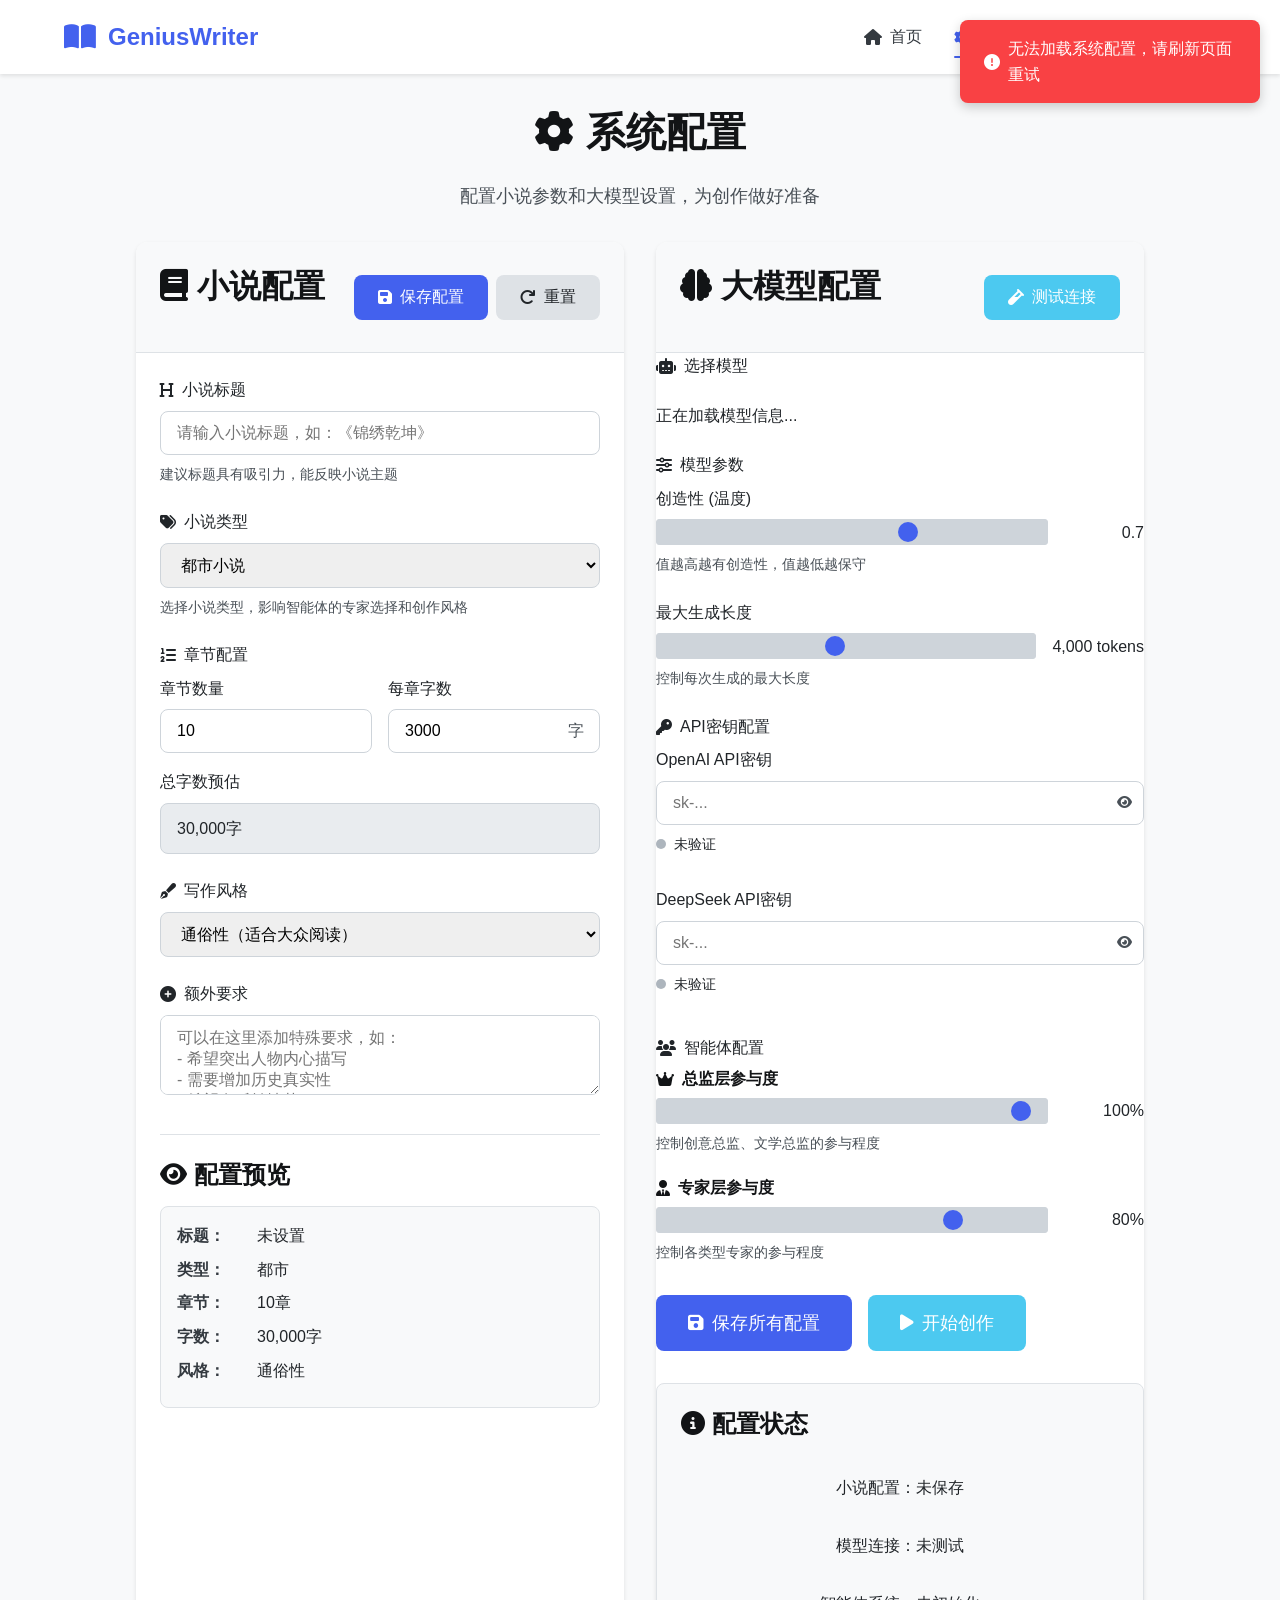
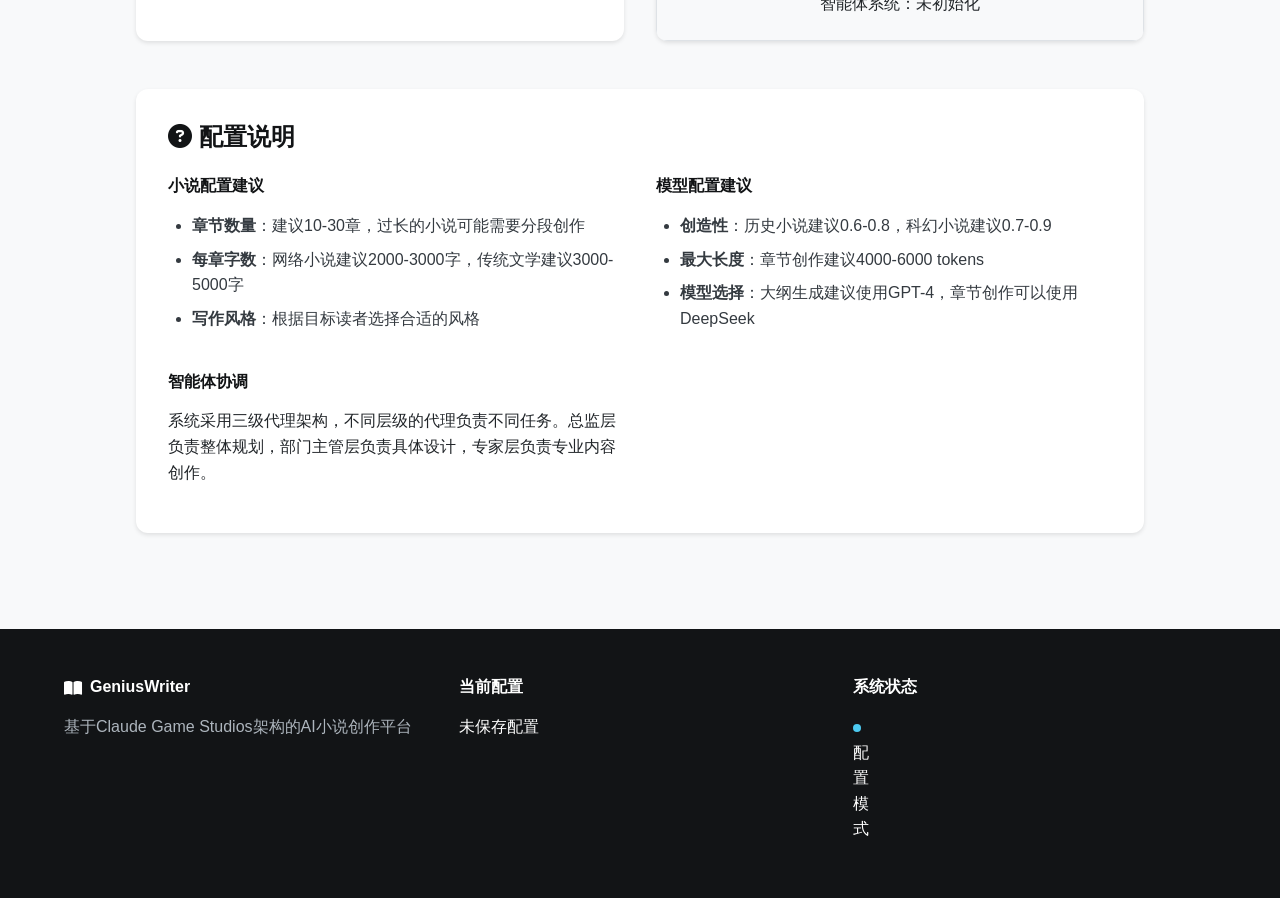
==== templates/config.html @ a7e3f140 "Initial commit: GeniusWriter AI小说创作系统 v1.0.0 Complete three-tier agent architecture with 15 agents D" ====
<!DOCTYPE html>
<html lang="zh-CN">
<head>
    <meta charset="UTF-8">
    <meta name="viewport" content="width=device-width, initial-scale=1.0">
    <title>配置 - GeniusWriter</title>
    <link rel="stylesheet" href="/static/css/style.css">
    <link rel="stylesheet" href="https://cdnjs.cloudflare.com/ajax/libs/font-awesome/6.4.0/css/all.min.css">
</head>
<body>
    <!-- 导航栏 -->
    <nav class="navbar">
        <div class="container">
            <a href="/" class="logo">
                <i class="fas fa-book-open"></i>
                <span>GeniusWriter</span>
            </a>
            <div class="nav-links">
                <a href="/"><i class="fas fa-home"></i> 首页</a>
                <a href="/config" class="active"><i class="fas fa-cog"></i> 配置</a>
                <a href="/writing"><i class="fas fa-pen"></i> 创作</a>
                <a href="#" id="back-to-home"><i class="fas fa-arrow-left"></i> 返回首页</a>
            </div>
        </div>
    </nav>

    <main class="container config-container">
        <div class="config-header">
            <h1><i class="fas fa-cog"></i> 系统配置</h1>
            <p class="subtitle">配置小说参数和大模型设置，为创作做好准备</p>
        </div>

        <div class="config-grid">
            <!-- 左侧：小说配置 -->
            <div class="config-section">
                <div class="section-header">
                    <h2><i class="fas fa-book"></i> 小说配置</h2>
                    <div class="section-actions">
                        <button id="save-novel-config" class="btn btn-primary">
                            <i class="fas fa-save"></i> 保存配置
                        </button>
                        <button id="reset-novel-config" class="btn btn-secondary">
                            <i class="fas fa-redo"></i> 重置
                        </button>
                    </div>
                </div>

                <div class="config-form">
                    <!-- 基本信息 -->
                    <div class="form-group">
                        <label for="novel-title"><i class="fas fa-heading"></i> 小说标题</label>
                        <input type="text" id="novel-title" placeholder="请输入小说标题，如：《锦绣乾坤》">
                        <small class="form-help">建议标题具有吸引力，能反映小说主题</small>
                    </div>

                    <!-- 小说类型 -->
                    <div class="form-group">
                        <label for="novel-genre"><i class="fas fa-tags"></i> 小说类型</label>
                        <select id="novel-genre">
                            <option value="历史">历史小说</option>
                            <option value="科幻">科幻小说</option>
                            <option value="奇幻">奇幻小说</option>
                            <option value="都市" selected>都市小说</option>
                            <option value="悬疑">悬疑小说</option>
                            <option value="武侠">武侠小说</option>
                            <option value="言情">言情小说</option>
                            <option value="军事">军事小说</option>
                            <option value="玄幻">玄幻小说</option>
                            <option value="轻小说">轻小说</option>
                        </select>
                        <small class="form-help">选择小说类型，影响智能体的专家选择和创作风格</small>
                    </div>

                    <!-- 章节配置 -->
                    <div class="form-group">
                        <label><i class="fas fa-list-ol"></i> 章节配置</label>
                        <div class="form-row">
                            <div class="form-col">
                                <label for="chapters-count">章节数量</label>
                                <input type="number" id="chapters-count" value="10" min="1" max="100">
                            </div>
                            <div class="form-col">
                                <label for="words-per-chapter">每章字数</label>
                                <div class="input-with-unit">
                                    <input type="number" id="words-per-chapter" value="3000" min="500" max="10000">
                                    <span class="unit">字</span>
                                </div>
                            </div>
                        </div>
                        <div class="form-row">
                            <div class="form-col">
                                <label for="total-words">总字数预估</label>
                                <div class="readonly-field" id="total-words">30,000字</div>
                            </div>
                        </div>
                    </div>

                    <!-- 写作风格 -->
                    <div class="form-group">
                        <label for="writing-style"><i class="fas fa-pen-fancy"></i> 写作风格</label>
                        <select id="writing-style">
                            <option value="文学性">文学性（偏传统文学）</option>
                            <option value="通俗性" selected>通俗性（适合大众阅读）</option>
                            <option value="网络文学">网络文学风格</option>
                            <option value="传统文学">传统文学风格</option>
                            <option value="轻小说风">轻小说风格</option>
                        </select>
                    </div>

                    <!-- 额外要求 -->
                    <div class="form-group">
                        <label for="additional-info"><i class="fas fa-plus-circle"></i> 额外要求</label>
                        <textarea id="additional-info" rows="3" placeholder="可以在这里添加特殊要求，如：
- 希望突出人物内心描写
- 需要增加历史真实性
- 希望有反转情节
- 其他特殊要求"></textarea>
                    </div>

                    <!-- 预览区域 -->
                    <div class="preview-section">
                        <h3><i class="fas fa-eye"></i> 配置预览</h3>
                        <div class="preview-card">
                            <div class="preview-content">
                                <div><strong>标题：</strong><span id="preview-title">未设置</span></div>
                                <div><strong>类型：</strong><span id="preview-genre">都市</span></div>
                                <div><strong>章节：</strong><span id="preview-chapters">10章</span></div>
                                <div><strong>字数：</strong><span id="preview-words">30,000字</span></div>
                                <div><strong>风格：</strong><span id="preview-style">通俗性</span></div>
                            </div>
                        </div>
                    </div>
                </div>
            </div>

            <!-- 右侧：模型配置 -->
            <div class="config-section">
                <div class="section-header">
                    <h2><i class="fas fa-brain"></i> 大模型配置</h2>
                    <div class="section-actions">
                        <button id="test-models" class="btn btn-success">
                            <i class="fas fa-vial"></i> 测试连接
                        </button>
                    </div>
                </div>

                <!-- 模型选择 -->
                <div class="form-group">
                    <label><i class="fas fa-robot"></i> 选择模型</label>
                    <div class="model-selection" id="model-selection">
                        <!-- 通过JS动态加载可用模型 -->
                    </div>
                    <div class="model-status" id="model-status">
                        正在加载模型信息...
                    </div>
                </div>

                <!-- 模型参数 -->
                <div class="form-group">
                    <label><i class="fas fa-sliders-h"></i> 模型参数</label>
                    
                    <div class="param-slider">
                        <label for="temperature">创造性 (温度)</label>
                        <div class="slider-container">
                            <input type="range" id="temperature" min="0.1" max="1.0" step="0.1" value="0.7">
                            <span class="slider-value" id="temperature-value">0.7</span>
                        </div>
                        <small class="form-help">值越高越有创造性，值越低越保守</small>
                    </div>

                    <div class="param-slider">
                        <label for="max-tokens">最大生成长度</label>
                        <div class="slider-container">
                            <input type="range" id="max-tokens" min="500" max="8000" step="500" value="4000">
                            <span class="slider-value" id="max-tokens-value">4,000 tokens</span>
                        </div>
                        <small class="form-help">控制每次生成的最大长度</small>
                    </div>
                </div>

                <!-- API密钥配置 -->
                <div class="form-group">
                    <label><i class="fas fa-key"></i> API密钥配置</label>
                    <div class="api-keys">
                        <div class="api-key-item">
                            <label for="openai-key">OpenAI API密钥</label>
                            <div class="input-with-action">
                                <input type="password" id="openai-key" placeholder="sk-...">
                                <button class="btn-icon" data-action="toggle-visibility" data-target="openai-key">
                                    <i class="fas fa-eye"></i>
                                </button>
                            </div>
                            <div class="api-key-status">
                                <span class="status-indicator unknown" id="openai-status"></span>
                                <span id="openai-status-text">未验证</span>
                            </div>
                        </div>
                        
                        <div class="api-key-item">
                            <label for="deepseek-key">DeepSeek API密钥</label>
                            <div class="input-with-action">
                                <input type="password" id="deepseek-key" placeholder="sk-...">
                                <button class="btn-icon" data-action="toggle-visibility" data-target="deepseek-key">
                                    <i class="fas fa-eye"></i>
                                </button>
                            </div>
                            <div class="api-key-status">
                                <span class="status-indicator unknown" id="deepseek-status"></span>
                                <span id="deepseek-status-text">未验证</span>
                            </div>
                        </div>
                    </div>
                </div>

                <!-- 智能体配置 -->
                <div class="form-group">
                    <label><i class="fas fa-users"></i> 智能体配置</label>
                    <div class="agent-config">
                        <div class="agent-tier-config">
                            <h4><i class="fas fa-crown"></i> 总监层参与度</h4>
                            <div class="slider-container">
                                <input type="range" id="tier1-involvement" min="0" max="100" value="100">
                                <span class="slider-value" id="tier1-value">100%</span>
                            </div>
                            <small class="form-help">控制创意总监、文学总监的参与程度</small>
                        </div>
                        
                        <div class="agent-tier-config">
                            <h4><i class="fas fa-user-tie"></i> 专家层参与度</h4>
                            <div class="slider-container">
                                <input type="range" id="tier3-involvement" min="0" max="100" value="80">
                                <span class="slider-value" id="tier3-value">80%</span>
                            </div>
                            <small class="form-help">控制各类型专家的参与程度</small>
                        </div>
                    </div>
                </div>

                <!-- 保存和开始按钮 -->
                <div class="action-buttons">
                    <button id="save-all-config" class="btn btn-primary btn-large">
                        <i class="fas fa-save"></i> 保存所有配置
                    </button>
                    <button id="start-creation" class="btn btn-success btn-large">
                        <i class="fas fa-play"></i> 开始创作
                    </button>
                </div>

                <!-- 配置状态 -->
                <div class="config-status">
                    <h3><i class="fas fa-info-circle"></i> 配置状态</h3>
                    <div class="status-list">
                        <div class="status-item">
                            <span class="status-dot unknown"></span>
                            <span>小说配置：未保存</span>
                        </div>
                        <div class="status-item">
                            <span class="status-dot unknown"></span>
                            <span>模型连接：未测试</span>
                        </div>
                        <div class="status-item">
                            <span class="status-dot unknown"></span>
                            <span>智能体系统：未初始化</span>
                        </div>
                    </div>
                </div>
            </div>
        </div>

        <!-- 配置说明 -->
        <div class="config-help">
            <h3><i class="fas fa-question-circle"></i> 配置说明</h3>
            <div class="help-content">
                <div class="help-item">
                    <h4>小说配置建议</h4>
                    <ul>
                        <li><strong>章节数量</strong>：建议10-30章，过长的小说可能需要分段创作</li>
                        <li><strong>每章字数</strong>：网络小说建议2000-3000字，传统文学建议3000-5000字</li>
                        <li><strong>写作风格</strong>：根据目标读者选择合适的风格</li>
                    </ul>
                </div>
                <div class="help-item">
                    <h4>模型配置建议</h4>
                    <ul>
                        <li><strong>创造性</strong>：历史小说建议0.6-0.8，科幻小说建议0.7-0.9</li>
                        <li><strong>最大长度</strong>：章节创作建议4000-6000 tokens</li>
                        <li><strong>模型选择</strong>：大纲生成建议使用GPT-4，章节创作可以使用DeepSeek</li>
                    </ul>
                </div>
                <div class="help-item">
                    <h4>智能体协调</h4>
                    <p>系统采用三级代理架构，不同层级的代理负责不同任务。总监层负责整体规划，部门主管层负责具体设计，专家层负责专业内容创作。</p>
                </div>
            </div>
        </div>
    </main>

    <!-- 页脚 -->
    <footer class="footer">
        <div class="container">
            <div class="footer-content">
                <div class="footer-section">
                    <h4><i class="fas fa-book-open"></i> GeniusWriter</h4>
                    <p>基于Claude Game Studios架构的AI小说创作平台</p>
                </div>
                <div class="footer-section">
                    <h4>当前配置</h4>
                    <div id="current-config-summary">
                        未保存配置
                    </div>
                </div>
                <div class="footer-section">
                    <h4>系统状态</h4>
                    <div class="status-indicator">
                        <span class="status-dot active"></span>
                        <span>配置模式</span>
                    </div>
                </div>
            </div>
        </div>
    </footer>

    <!-- JavaScript -->
    <script src="/static/js/app.js"></script>
    <script src="/static/js/config.js"></script>
</body>
</html>
---- static/css/style.css ----
/* GeniusWriter 主样式表 */
/* 基于Claude Game Studios风格的现代化设计 */

:root {
    /* 主色调 */
    --primary-color: #4361ee;
    --primary-dark: #3a56d4;
    --primary-light: #4895ef;
    --secondary-color: #7209b7;
    --accent-color: #f72585;
    
    /* 中性色 */
    --gray-50: #f8f9fa;
    --gray-100: #e9ecef;
    --gray-200: #dee2e6;
    --gray-300: #ced4da;
    --gray-400: #adb5bd;
    --gray-500: #6c757d;
    --gray-600: #495057;
    --gray-700: #343a40;
    --gray-800: #212529;
    --gray-900: #121416;
    
    /* 功能色 */
    --success-color: #4cc9f0;
    --warning-color: #f8961e;
    --danger-color: #f94144;
    --info-color: #4361ee;
    
    /* 字体 */
    --font-family: 'Segoe UI', 'SF Pro Display', -apple-system, BlinkMacSystemFont, sans-serif;
    --font-family-mono: 'SF Mono', 'Cascadia Code', 'Consolas', monospace;
    
    /* 布局 */
    --container-width: 1200px;
    --border-radius: 12px;
    --border-radius-sm: 8px;
    --shadow-sm: 0 2px 4px rgba(0,0,0,0.1);
    --shadow-md: 0 4px 12px rgba(0,0,0,0.15);
    --shadow-lg: 0 8px 24px rgba(0,0,0,0.2);
    
    /* 过渡 */
    --transition-fast: 150ms ease;
    --transition-normal: 250ms ease;
    --transition-slow: 350ms ease;
}

/* 重置和基础样式 */
* {
    margin: 0;
    padding: 0;
    box-sizing: border-box;
}

html {
    font-size: 16px;
    scroll-behavior: smooth;
}

body {
    font-family: var(--font-family);
    line-height: 1.6;
    color: var(--gray-800);
    background-color: var(--gray-50);
    min-height: 100vh;
    display: flex;
    flex-direction: column;
}

.container {
    max-width: var(--container-width);
    margin: 0 auto;
    padding: 0 1.5rem;
}

/* 排版 */
h1, h2, h3, h4, h5, h6 {
    font-weight: 600;
    line-height: 1.3;
    margin-bottom: 1rem;
    color: var(--gray-900);
}

h1 {
    font-size: 2.5rem;
    margin-bottom: 1.5rem;
}

h2 {
    font-size: 2rem;
    margin-bottom: 1.25rem;
}

h3 {
    font-size: 1.5rem;
    margin-bottom: 1rem;
}

p {
    margin-bottom: 1rem;
}

a {
    color: var(--primary-color);
    text-decoration: none;
    transition: color var(--transition-fast);
}

a:hover {
    color: var(--primary-dark);
}

/* 按钮 */
.btn {
    display: inline-flex;
    align-items: center;
    justify-content: center;
    gap: 0.5rem;
    padding: 0.75rem 1.5rem;
    border: none;
    border-radius: var(--border-radius-sm);
    font-family: var(--font-family);
    font-size: 1rem;
    font-weight: 500;
    cursor: pointer;
    transition: all var(--transition-normal);
    white-space: nowrap;
}

.btn:hover {
    transform: translateY(-2px);
    box-shadow: var(--shadow-md);
}

.btn:active {
    transform: translateY(0);
}

.btn-primary {
    background-color: var(--primary-color);
    color: white;
}

.btn-primary:hover {
    background-color: var(--primary-dark);
}

.btn-secondary {
    background-color: var(--gray-200);
    color: var(--gray-800);
}

.btn-secondary:hover {
    background-color: var(--gray-300);
}

.btn-success {
    background-color: var(--success-color);
    color: white;
}

.btn-warning {
    background-color: var(--warning-color);
    color: white;
}

.btn-danger {
    background-color: var(--danger-color);
    color: white;
}

.btn-large {
    padding: 1rem 2rem;
    font-size: 1.125rem;
}

.btn-small {
    padding: 0.5rem 1rem;
    font-size: 0.875rem;
}

.btn-icon {
    padding: 0.5rem;
    border-radius: 50%;
    background: none;
    border: none;
    cursor: pointer;
    color: var(--gray-600);
    transition: all var(--transition-fast);
}

.btn-icon:hover {
    background-color: var(--gray-100);
    color: var(--primary-color);
}

/* 导航栏 */
.navbar {
    background-color: white;
    box-shadow: var(--shadow-sm);
    position: sticky;
    top: 0;
    z-index: 1000;
}

.navbar .container {
    display: flex;
    align-items: center;
    justify-content: space-between;
    padding: 1rem 1.5rem;
}

.logo {
    display: flex;
    align-items: center;
    gap: 0.75rem;
    font-size: 1.5rem;
    font-weight: 700;
    color: var(--primary-color);
}

.logo i {
    font-size: 1.75rem;
}

.nav-links {
    display: flex;
    gap: 2rem;
    align-items: center;
}

.nav-links a {
    display: flex;
    align-items: center;
    gap: 0.5rem;
    color: var(--gray-700);
    padding: 0.5rem 0;
    position: relative;
}

.nav-links a:hover {
    color: var(--primary-color);
}

.nav-links a.active {
    color: var(--primary-color);
    font-weight: 500;
}

.nav-links a.active::after {
    content: '';
    position: absolute;
    bottom: 0;
    left: 0;
    right: 0;
    height: 2px;
    background-color: var(--primary-color);
    border-radius: 1px;
}

/* 智能体面板 */
.agent-panel {
    position: fixed;
    top: 0;
    right: 0;
    width: 400px;
    height: 100vh;
    background-color: white;
    box-shadow: var(--shadow-lg);
    z-index: 1001;
    display: flex;
    flex-direction: column;
    transform: translateX(100%);
    transition: transform var(--transition-normal);
}

.agent-panel:not(.hidden) {
    transform: translateX(0);
}

.panel-header {
    display: flex;
    align-items: center;
    justify-content: space-between;
    padding: 1.5rem;
    border-bottom: 1px solid var(--gray-200);
}

.panel-content {
    flex: 1;
    overflow-y: auto;
    padding: 1.5rem;
}

.agent-tier {
    margin-bottom: 2rem;
}

.agent-tier h4 {
    display: flex;
    align-items: center;
    gap: 0.5rem;
    margin-bottom: 1rem;
    color: var(--gray-700);
}

.agent-cards {
    display: grid;
    gap: 1rem;
}

.agent-card {
    background-color: var(--gray-50);
    border-radius: var(--border-radius-sm);
    padding: 1rem;
    border: 1px solid var(--gray-200);
    transition: all var(--transition-fast);
}

.agent-card:hover {
    border-color: var(--primary-color);
    box-shadow: var(--shadow-sm);
}

.agent-card h5 {
    display: flex;
    align-items: center;
    gap: 0.5rem;
    margin-bottom: 0.5rem;
    color: var(--gray-900);
}

.agent-card p {
    font-size: 0.875rem;
    color: var(--gray-600);
    margin-bottom: 0;
}

.close-btn {
    background: none;
    border: none;
    font-size: 1.25rem;
    cursor: pointer;
    color: var(--gray-600);
    padding: 0.25rem;
    border-radius: 50%;
}

.close-btn:hover {
    background-color: var(--gray-100);
    color: var(--gray-800);
}

/* 主要内容区域 */
main {
    flex: 1;
    padding: 2rem 0;
}

/* 英雄区域 */
.hero {
    display: grid;
    grid-template-columns: 1fr 1fr;
    gap: 3rem;
    align-items: center;
    margin-bottom: 4rem;
}

.hero-content h1 {
    display: flex;
    align-items: center;
    gap: 1rem;
    margin-bottom: 1.5rem;
}

.hero-description {
    font-size: 1.125rem;
    color: var(--gray-700);
    margin-bottom: 2rem;
}

.hero-stats {
    display: flex;
    gap: 2rem;
    margin-bottom: 2rem;
}

.stat-card {
    text-align: center;
    padding: 1.5rem;
    background-color: white;
    border-radius: var(--border-radius);
    box-shadow: var(--shadow-sm);
    min-width: 120px;
}

.stat-card i {
    font-size: 2rem;
    color: var(--primary-color);
    margin-bottom: 1rem;
}

.stat-number {
    font-size: 2rem;
    font-weight: 700;
    color: var(--gray-900);
    margin-bottom: 0.5rem;
}

.stat-label {
    font-size: 0.875rem;
    color: var(--gray-600);
}

.hero-actions {
    display: flex;
    gap: 1rem;
}

.hero-image {
    display: flex;
    justify-content: center;
    align-items: center;
}

.illustration {
    position: relative;
    width: 300px;
    height: 300px;
    background: linear-gradient(135deg, var(--primary-light), var(--secondary-color));
    border-radius: 50%;
    display: flex;
    justify-content: center;
    align-items: center;
}

.illustration i {
    position: absolute;
    font-size: 4rem;
    color: white;
    opacity: 0.8;
}

.illustration i:nth-child(1) {
    top: 20%;
    left: 20%;
}

.illustration i:nth-child(2) {
    top: 50%;
    right: 20%;
}

.illustration i:nth-child(3) {
    bottom: 20%;
    left: 50%;
    transform: translateX(-50%);
}

/* 功能区域 */
.features {
    margin-bottom: 4rem;
}

.features h2 {
    text-align: center;
    margin-bottom: 3rem;
}

.feature-grid {
    display: grid;
    grid-template-columns: repeat(auto-fit, minmax(300px, 1fr));
    gap: 2rem;
}

.feature-card {
    background-color: white;
    padding: 2rem;
    border-radius: var(--border-radius);
    box-shadow: var(--shadow-sm);
    transition: all var(--transition-normal);
}

.feature-card:hover {
    transform: translateY(-4px);
    box-shadow: var(--shadow-md);
}

.feature-icon {
    width: 60px;
    height: 60px;
    background: linear-gradient(135deg, var(--primary-color), var(--primary-light));
    border-radius: 50%;
    display: flex;
    align-items: center;
    justify-content: center;
    margin-bottom: 1.5rem;
}

.feature-icon i {
    font-size: 1.75rem;
    color: white;
}

.feature-card h3 {
    margin-bottom: 1rem;
    color: var(--gray-900);
}

.feature-card p {
    color: var(--gray-700);
    margin-bottom: 0;
}

/* 工作流程 */
.workflow {
    margin-bottom: 4rem;
}

.workflow h2 {
    text-align: center;
    margin-bottom: 3rem;
}

.workflow-steps {
    display: flex;
    align-items: center;
    justify-content: center;
    gap: 2rem;
    flex-wrap: wrap;
}

.step {
    display: flex;
    flex-direction: column;
    align-items: center;
    text-align: center;
    flex: 1;
    min-width: 150px;
}

.step-number {
    width: 60px;
    height: 60px;
    background-color: var(--primary-color);
    color: white;
    border-radius: 50%;
    display: flex;
    align-items: center;
    justify-content: center;
    font-size: 1.5rem;
    font-weight: 700;
    margin-bottom: 1rem;
}

.step-content h3 {
    margin-bottom: 0.5rem;
    color: var(--gray-900);
}

.step-content p {
    color: var(--gray-600);
    font-size: 0.875rem;
    margin-bottom: 0;
}

.step-arrow {
    color: var(--gray-400);
    font-size: 1.5rem;
}

/* 快速开始 */
.quick-start {
    margin-bottom: 4rem;
}

.quick-start h2 {
    text-align: center;
    margin-bottom: 3rem;
}

.quick-start-content {
    display: grid;
    grid-template-columns: 2fr 1fr;
    gap: 3rem;
    align-items: start;
}

.instructions {
    display: flex;
    flex-direction: column;
    gap: 2rem;
}

.instruction {
    display: flex;
    gap: 1.5rem;
    align-items: flex-start;
}

.instruction-icon {
    width: 50px;
    height: 50px;
    background-color: var(--gray-100);
    border-radius: 50%;
    display: flex;
    align-items: center;
    justify-content: center;
    flex-shrink: 0;
}

.instruction-icon i {
    font-size: 1.25rem;
    color: var(--primary-color);
}

.instruction-text h4 {
    margin-bottom: 0.5rem;
    color: var(--gray-900);
}

.instruction-text p {
    color: var(--gray-700);
    margin-bottom: 0;
}

.cta-box {
    background: linear-gradient(135deg, var(--primary-color), var(--secondary-color));
    padding: 2rem;
    border-radius: var(--border-radius);
    color: white;
    text-align: center;
}

.cta-box h3 {
    color: white;
    margin-bottom: 1rem;
}

.cta-box p {
    margin-bottom: 1.5rem;
    opacity: 0.9;
}

.cta-box .btn {
    background-color: white;
    color: var(--primary-color);
}

.cta-box .btn:hover {
    background-color: var(--gray-100);
}

/* 配置页面 */
.config-container {
    padding: 2rem 0;
}

.config-header {
    margin-bottom: 2rem;
    text-align: center;
}

.config-header .subtitle {
    color: var(--gray-600);
    font-size: 1.125rem;
}

.config-grid {
    display: grid;
    grid-template-columns: 1fr 1fr;
    gap: 2rem;
    margin-bottom: 3rem;
}

.config-section {
    background-color: white;
    border-radius: var(--border-radius);
    box-shadow: var(--shadow-sm);
    overflow: hidden;
}

.section-header {
    display: flex;
    align-items: center;
    justify-content: space-between;
    padding: 1.5rem;
    background-color: var(--gray-50);
    border-bottom: 1px solid var(--gray-200);
}

.section-actions {
    display: flex;
    gap: 0.5rem;
}

.config-form {
    padding: 1.5rem;
}

.form-group {
    margin-bottom: 1.5rem;
}

.form-group label {
    display: block;
    margin-bottom: 0.5rem;
    font-weight: 500;
    color: var(--gray-800);
    display: flex;
    align-items: center;
    gap: 0.5rem;
}

.form-group input,
.form-group select,
.form-group textarea {
    width: 100%;
    padding: 0.75rem 1rem;
    border: 1px solid var(--gray-300);
    border-radius: var(--border-radius-sm);
    font-family: var(--font-family);
    font-size: 1rem;
    transition: all var(--transition-fast);
}

.form-group input:focus,
.form-group select:focus,
.form-group textarea:focus {
    outline: none;
    border-color: var(--primary-color);
    box-shadow: 0 0 0 3px rgba(67, 97, 238, 0.1);
}

.form-help {
    display: block;
    margin-top: 0.5rem;
    font-size: 0.875rem;
    color: var(--gray-600);
}

.form-row {
    display: flex;
    gap: 1rem;
    margin-bottom: 1rem;
}

.form-col {
    flex: 1;
}

.input-with-unit {
    position: relative;
}

.input-with-unit input {
    padding-right: 3rem;
}

.input-with-unit .unit {
    position: absolute;
    right: 1rem;
    top: 50%;
    transform: translateY(-50%);
    color: var(--gray-600);
}

.readonly-field {
    padding: 0.75rem 1rem;
    background-color: var(--gray-100);
    border: 1px solid var(--gray-300);
    border-radius: var(--border-radius-sm);
    color: var(--gray-800);
}

.preview-section {
    margin-top: 2rem;
    padding-top: 1.5rem;
    border-top: 1px solid var(--gray-200);
}

.preview-card {
    background-color: var(--gray-50);
    padding: 1rem;
    border-radius: var(--border-radius-sm);
    border: 1px solid var(--gray-200);
}

.preview-content div {
    margin-bottom: 0.5rem;
}

.preview-content strong {
    display: inline-block;
    min-width: 80px;
    color: var(--gray-700);
}

.model-selection {
    display: flex;
    gap: 1rem;
    margin-bottom: 1rem;
}

.model-option {
    flex: 1;
    padding: 1rem;
    background-color: var(--gray-100);
    border: 2px solid var(--gray-200);
    border-radius: var(--border-radius-sm);
    text-align: center;
    cursor: pointer;
    transition: all var(--transition-fast);
}

.model-option:hover {
    border-color: var(--primary-light);
}

.model-option.selected {
    border-color: var(--primary-color);
    background-color: rgba(67, 97, 238, 0.1);
}

.model-option i {
    font-size: 1.5rem;
    margin-bottom: 0.5rem;
    color: var(--gray-700);
}

.model-option.selected i {
    color: var(--primary-color);
}

.param-slider {
    margin-bottom: 1.5rem;
}

.slider-container {
    display: flex;
    align-items: center;
    gap: 1rem;
    margin-bottom: 0.5rem;
}

.slider-container input[type="range"] {
    flex: 1;
    height: 6px;
    -webkit-appearance: none;
    background: var(--gray-300);
    border-radius: 3px;
    outline: none;
}

.slider-container input[type="range"]::-webkit-slider-thumb {
    -webkit-appearance: none;
    width: 20px;
    height: 20px;
    background-color: var(--primary-color);
    border-radius: 50%;
    cursor: pointer;
}

.slider-value {
    min-width: 80px;
    text-align: right;
    font-weight: 500;
    color: var(--gray-800);
}

.api-keys {
    display: flex;
    flex-direction: column;
    gap: 1rem;
}

.api-key-item {
    margin-bottom: 1rem;
}

.input-with-action {
    position: relative;
    display: flex;
    align-items: center;
}

.input-with-action input {
    flex: 1;
    padding-right: 3rem;
}

.input-with-action button {
    position: absolute;
    right: 0.5rem;
    background: none;
    border: none;
    color: var(--gray-600);
    cursor: pointer;
    padding: 0.25rem;
}

.api-key-status {
    display: flex;
    align-items: center;
    gap: 0.5rem;
    margin-top: 0.5rem;
    font-size: 0.875rem;
}

.status-indicator {
    width: 10px;
    height: 10px;
    border-radius: 50%;
    display: inline-block;
}

.status-indicator.unknown {
    background-color: var(--gray-400);
}

.status-indicator.success {
    background-color: var(--success-color);
}

.status-indicator.error {
    background-color: var(--danger-color);
}

.agent-config {
    display: flex;
    flex-direction: column;
    gap: 1.5rem;
}

.agent-tier-config h4 {
    display: flex;
    align-items: center;
    gap: 0.5rem;
    margin-bottom: 0.5rem;
    font-size: 1rem;
}

.action-buttons {
    display: flex;
    gap: 1rem;
    margin: 2rem 0;
}

.config-status {
    background-color: var(--gray-50);
    padding: 1.5rem;
    border-radius: var(--border-radius-sm);
    border: 1px solid var(--gray-200);
}

.status-list {
    display: flex;
    flex-direction: column;
    gap: 0.75rem;
}

.status-item {
    display: flex;
    align-items: center;
    gap: 0.75rem;
}

.config-help {
    background-color: white;
    padding: 2rem;
    border-radius: var(--border-radius);
    box-shadow: var(--shadow-sm);
}

.help-content {
    display: grid;
    grid-template-columns: repeat(auto-fit, minmax(300px, 1fr));
    gap: 2rem;
    margin-top: 1.5rem;
}

.help-item ul {
    padding-left: 1.5rem;
    margin-top: 0.5rem;
}

.help-item li {
    margin-bottom: 0.5rem;
    color: var(--gray-700);
}

/* 创作页面 */
.writing-container {
    padding: 2rem 0;
}

.writing-controls {
    background-color: white;
    border-radius: var(--border-radius);
    box-shadow: var(--shadow-sm);
    margin-bottom: 2rem;
    overflow: hidden;
}

.controls-header {
    display: flex;
    align-items: center;
    justify-content: space-between;
    padding: 1.5rem;
    background-color: var(--gray-50);
    border-bottom: 1px solid var(--gray-200);
}

.controls-actions {
    display: flex;
    gap: 0.5rem;
}

.creation-status {
    padding: 1.5rem;
}

.status-overview {
    display: grid;
    grid-template-columns: repeat(auto-fit, minmax(200px, 1fr));
    gap: 1rem;
    margin-bottom: 1rem;
}

.status-item {
    display: flex;
    flex-direction: column;
}

.status-label {
    font-size: 0.875rem;
    color: var(--gray-600);
    margin-bottom: 0.25rem;
}

.status-value {
    font-weight: 500;
    color: var(--gray-900);
}

.progress-bar-container {
    margin-top: 1rem;
}

.progress-bar {
    height: 10px;
    background-color: var(--gray-200);
    border-radius: 5px;
    overflow: hidden;
}

.progress-fill {
    height: 100%;
    background: linear-gradient(90deg, var(--primary-color), var(--primary-light));
    border-radius: 5px;
    transition: width var(--transition-slow);
}

.writing-grid {
    display: grid;
    grid-template-columns: 2fr 1fr;
    gap: 2rem;
}

.writing-section {
    background-color: white;
    border-radius: var(--border-radius);
    box-shadow: var(--shadow-sm);
    margin-bottom: 1.5rem;
    overflow: hidden;
}

.writing-section .section-header {
    display: flex;
    align-items: center;
    justify-content: space-between;
    padding: 1.25rem;
    background-color: var(--gray-50);
    border-bottom: 1px solid var(--gray-200);
}

.chapter-controls {
    display: flex;
    align-items: center;
    gap: 1rem;
}

.chapter-info {
    font-weight: 500;
    color: var(--gray-800);
}

.outline-content {
    padding: 1.25rem;
    min-height: 200px;
}

.loading-placeholder {
    display: flex;
    flex-direction: column;
    align-items: center;
    justify-content: center;
    height: 150px;
    color: var(--gray-500);
}

.loading-placeholder i {
    font-size: 2rem;
    margin-bottom: 1rem;
    animation: spin 1s linear infinite;
}

@keyframes spin {
    0% { transform: rotate(0deg); }
    100% { transform: rotate(360deg); }
}

.chapter-editor {
    display: flex;
    flex-direction: column;
    height: 400px;
}

.editor-toolbar {
    display: flex;
    gap: 0.5rem;
    padding: 0.75rem;
    background-color: var(--gray-50);
    border-bottom: 1px solid var(--gray-200);
}

.tool-btn {
    padding: 0.5rem 0.75rem;
    background: none;
    border: 1px solid var(--gray-300);
    border-radius: 4px;
    cursor: pointer;
    color: var(--gray-700);
    transition: all var(--transition-fast);
}

.tool-btn:hover {
    background-color: var(--gray-100);
    border-color: var(--gray-400);
}

#chapter-content {
    flex: 1;
    padding: 1rem;
    border: none;
    resize: none;
    font-family: var(--font-family);
    font-size: 1rem;
    line-height: 1.6;
    color: var(--gray-800);
}

#chapter-content:focus {
    outline: none;
}

.editor-stats {
    display: flex;
    justify-content: space-between;
    padding: 0.75rem;
    background-color: var(--gray-50);
    border-top: 1px solid var(--gray-200);
    font-size: 0.875rem;
    color: var(--gray-600);
}

.chapter-navigation {
    padding: 1.25rem;
}

.chapter-list {
    display: grid;
    grid-template-columns: repeat(auto-fill, minmax(120px, 1fr));
    gap: 0.75rem;
    margin-bottom: 1rem;
    max-height: 200px;
    overflow-y: auto;
}

.chapter-item {
    padding: 0.75rem;
    background-color: var(--gray-50);
    border: 1px solid var(--gray-200);
    border-radius: var(--border-radius-sm);
    text-align: center;
    cursor: pointer;
    transition: all var(--transition-fast);
}

.chapter-item:hover {
    border-color: var(--primary-color);
    background-color: rgba(67, 97, 238, 0.05);
}

.chapter-item.active {
    background-color: var(--primary-color);
    color: white;
    border-color: var(--primary-color);
}

.navigation-controls {
    display: flex;
    gap: 0.5rem;
}

/* 侧边栏 */
.writing-sidebar {
    display: flex;
    flex-direction: column;
    gap: 1.5rem;
}

.sidebar-section {
    background-color: white;
    border-radius: var(--border-radius);
    box-shadow: var(--shadow-sm);
    overflow: hidden;
}

.sidebar-section .section-header {
    display: flex;
    align-items: center;
    justify-content: space-between;
    padding: 1rem;
    background-color: var(--gray-50);
    border-bottom: 1px solid var(--gray-200);
}

.sidebar-section .section-header h3 {
    margin-bottom: 0;
    font-size: 1rem;
    display: flex;
    align-items: center;
    gap: 0.5rem;
}

.agent-activity {
    padding: 1rem;
}

.activity-log {
    max-height: 200px;
    overflow-y: auto;
    margin-bottom: 1rem;
    font-family: var(--font-family-mono);
    font-size: 0.75rem;
}

.activity-item {
    display: flex;
    gap: 0.5rem;
    margin-bottom: 0.5rem;
    padding: 0.5rem;
    background-color: var(--gray-50);
    border-radius: 4px;
}

.activity-time {
    color: var(--gray-500);
    flex-shrink: 0;
}

.agent-status {
    display: flex;
    flex-direction: column;
    gap: 0.5rem;
}

.agent-status-item {
    display: flex;
    justify-content: space-between;
    align-items: center;
    padding: 0.5rem;
    background-color: var(--gray-50);
    border-radius: 4px;
}

.agent-name {
    font-size: 0.875rem;
}

.agent-state {
    font-size: 0.75rem;
    padding: 0.25rem 0.5rem;
    border-radius: 12px;
}

.agent-state.idle {
    background-color: var(--gray-200);
    color: var(--gray-700);
}

.agent-state.working {
    background-color: var(--warning-color);
    color: white;
}

.agent-state.done {
    background-color: var(--success-color);
    color: white;
}

.creation-stats {
    display: grid;
    grid-template-columns: repeat(2, 1fr);
    gap: 1rem;
    padding: 1rem;
}

.stat-item {
    text-align: center;
}

.stat-label {
    font-size: 0.75rem;
    color: var(--gray-600);
    margin-bottom: 0.25rem;
}

.stat-value {
    font-size: 1.5rem;
    font-weight: 700;
    color: var(--gray-900);
}

.stat-chart {
    padding: 1rem;
    border-top: 1px solid var(--gray-200);
}

.quality-control {
    padding: 1rem;
}

.quality-item {
    margin-bottom: 1rem;
}

.quality-label {
    display: block;
    margin-bottom: 0.5rem;
    font-size: 0.875rem;
    color: var(--gray-700);
}

.quality-score {
    display: flex;
    align-items: center;
    gap: 1rem;
}

.score-bar {
    flex: 1;
    height: 8px;
    background-color: var(--gray-200);
    border-radius: 4px;
    overflow: hidden;
}

.score-fill {
    height: 100%;
    background: linear-gradient(90deg, var(--success-color), var(--primary-color));
    border-radius: 4px;
    transition: width var(--transition-slow);
}

.score-value {
    font-size: 0.875rem;
    font-weight: 500;
    min-width: 40px;
    text-align: right;
}

.quick-actions {
    display: grid;
    grid-template-columns: repeat(2, 1fr);
    gap: 0.5rem;
    padding: 1rem;
}

.quick-action-btn {
    display: flex;
    flex-direction: column;
    align-items: center;
    gap: 0.5rem;
    padding: 1rem 0.5rem;
    background-color: var(--gray-50);
    border: 1px solid var(--gray-200);
    border-radius: var(--border-radius-sm);
    cursor: pointer;
    transition: all var(--transition-fast);
}

.quick-action-btn:hover {
    border-color: var(--primary-color);
    background-color: rgba(67, 97, 238, 0.05);
}

.quick-action-btn i {
    font-size: 1.25rem;
    color: var(--primary-color);
}

.quick-action-btn span {
    font-size: 0.75rem;
    color: var(--gray-700);
}

.system-messages {
    max-height: 200px;
    overflow-y: auto;
    padding: 1rem;
}

.message-item {
    display: flex;
    gap: 0.75rem;
    padding: 0.75rem;
    margin-bottom: 0.5rem;
    background-color: var(--gray-50);
    border-radius: var(--border-radius-sm);
}

.message-item.info {
    border-left: 3px solid var(--info-color);
}

.message-item.tip {
    border-left: 3px solid var(--warning-color);
}

.message-item.error {
    border-left: 3px solid var(--danger-color);
}

.message-item i {
    color: var(--gray-600);
    flex-shrink: 0;
}

.message-content {
    font-size: 0.875rem;
    color: var(--gray-700);
}

/* 模态框 */
.modal {
    position: fixed;
    top: 0;
    left: 0;
    right: 0;
    bottom: 0;
    background-color: rgba(0, 0, 0, 0.5);
    display: flex;
    align-items: center;
    justify-content: center;
    z-index: 2000;
    opacity: 0;
    visibility: hidden;
    transition: all var(--transition-normal);
}

.modal:not(.hidden) {
    opacity: 1;
    visibility: visible;
}

.modal-content {
    background-color: white;
    border-radius: var(--border-radius);
    box-shadow: var(--shadow-lg);
    max-width: 500px;
    width: 90%;
    max-height: 90vh;
    display: flex;
    flex-direction: column;
    transform: translateY(20px);
    transition: transform var(--transition-normal);
}

.modal:not(.hidden) .modal-content {
    transform: translateY(0);
}

.modal-header {
    display: flex;
    align-items: center;
    justify-content: space-between;
    padding: 1.5rem;
    border-bottom: 1px solid var(--gray-200);
}

.modal-body {
    flex: 1;
    padding: 1.5rem;
    overflow-y: auto;
}

.modal-footer {
    display: flex;
    justify-content: flex-end;
    gap: 0.5rem;
    padding: 1.5rem;
    border-top: 1px solid var(--gray-200);
}

.close-modal {
    background: none;
    border: none;
    font-size: 1.25rem;
    cursor: pointer;
    color: var(--gray-600);
    padding: 0.25rem;
    border-radius: 50%;
}

.close-modal:hover {
    background-color: var(--gray-100);
    color: var(--gray-800);
}

.export-options {
    display: flex;
    flex-direction: column;
    gap: 0.75rem;
    margin-bottom: 1.5rem;
}

.export-option {
    display: flex;
    align-items: center;
}

.export-option input {
    display: none;
}

.export-option label {
    display: flex;
    align-items: center;
    gap: 1rem;
    padding: 1rem;
    background-color: var(--gray-50);
    border: 2px solid var(--gray-200);
    border-radius: var(--border-radius-sm);
    cursor: pointer;
    flex: 1;
    transition: all var(--transition-fast);
}

.export-option input:checked + label {
    border-color: var(--primary-color);
    background-color: rgba(67, 97, 238, 0.1);
}

.export-option i {
    font-size: 1.5rem;
    color: var(--gray-700);
}

.export-option input:checked + label i {
    color: var(--primary-color);
}

.export-option strong {
    display: block;
    margin-bottom: 0.25rem;
}

.export-option small {
    font-size: 0.75rem;
    color: var(--gray-600);
}

.export-settings {
    margin-top: 1.5rem;
}

.checkbox-group {
    display: flex;
    flex-direction: column;
    gap: 0.5rem;
}

.checkbox-group label {
    display: flex;
    align-items: center;
    gap: 0.5rem;
    cursor: pointer;
}

/* 页脚 */
.footer {
    background-color: var(--gray-900);
    color: white;
    padding: 3rem 0 1.5rem;
    margin-top: 4rem;
}

.footer-content {
    display: grid;
    grid-template-columns: repeat(auto-fit, minmax(200px, 1fr));
    gap: 2rem;
    margin-bottom: 2rem;
}

.footer-section h4 {
    color: white;
    margin-bottom: 1rem;
    display: flex;
    align-items: center;
    gap: 0.5rem;
}

.footer-section p {
    color: var(--gray-400);
    margin-bottom: 0;
}

.footer-section ul {
    list-style: none;
}

.footer-section li {
    margin-bottom: 0.5rem;
}

.footer-section a {
    color: var(--gray-400);
}

.footer-section a:hover {
    color: white;
}

.status-dot {
    width: 8px;
    height: 8px;
    border-radius: 50%;
    display: inline-block;
    margin-right: 0.5rem;
}

.status-dot.active {
    background-color: var(--success-color);
}

.status-dot.inactive {
    background-color: var(--danger-color);
}

.status-text {
    font-size: 0.875rem;
    color: var(--gray-400);
    margin-top: 0.5rem;
}

.footer-bottom {
    text-align: center;
    padding-top: 1.5rem;
    border-top: 1px solid var(--gray-800);
    color: var(--gray-500);
    font-size: 0.875rem;
}

/* 实用类 */
.hidden {
    display: none !important;
}

/* 响应式设计 */
@media (max-width: 1024px) {
    .hero {
        grid-template-columns: 1fr;
        gap: 2rem;
    }
    
    .hero-image {
        order: -1;
    }
    
    .config-grid {
        grid-template-columns: 1fr;
    }
    
    .writing-grid {
        grid-template-columns: 1fr;
    }
}

@media (max-width: 768px) {
    .container {
        padding: 0 1rem;
    }
    
    h1 {
        font-size: 2rem;
    }
    
    h2 {
        font-size: 1.75rem;
    }
    
    .navbar .container {
        flex-direction: column;
        gap: 1rem;
    }
    
    .nav-links {
        flex-wrap: wrap;
        justify-content: center;
        gap: 1rem;
    }
    
    .hero-stats {
        flex-wrap: wrap;
        justify-content: center;
    }
    
    .feature-grid {
        grid-template-columns: 1fr;
    }
    
    .workflow-steps {
        flex-direction: column;
        align-items: stretch;
    }
    
    .step-arrow {
        transform: rotate(90deg);
    }
    
    .quick-start-content {
        grid-template-columns: 1fr;
    }
    
    .agent-panel {
        width: 100%;
    }
    
    .form-row {
        flex-direction: column;
        gap: 1rem;
    }
    
    .action-buttons {
        flex-direction: column;
    }
    
    .writing-controls .controls-header {
        flex-direction: column;
        gap: 1rem;
        align-items: stretch;
    }
    
    .controls-actions {
        justify-content: center;
    }
    
    .chapter-controls {
        flex-direction: column;
        gap: 0.5rem;
        align-items: stretch;
    }
    
    .quick-actions {
        grid-template-columns: repeat(3, 1fr);
    }
}

@media (max-width: 480px) {
    .quick-actions {
        grid-template-columns: repeat(2, 1fr);
    }
    
    .illustration {
        width: 250px;
        height: 250px;
    }
    
    .illustration i {
        font-size: 3rem;
    }
}
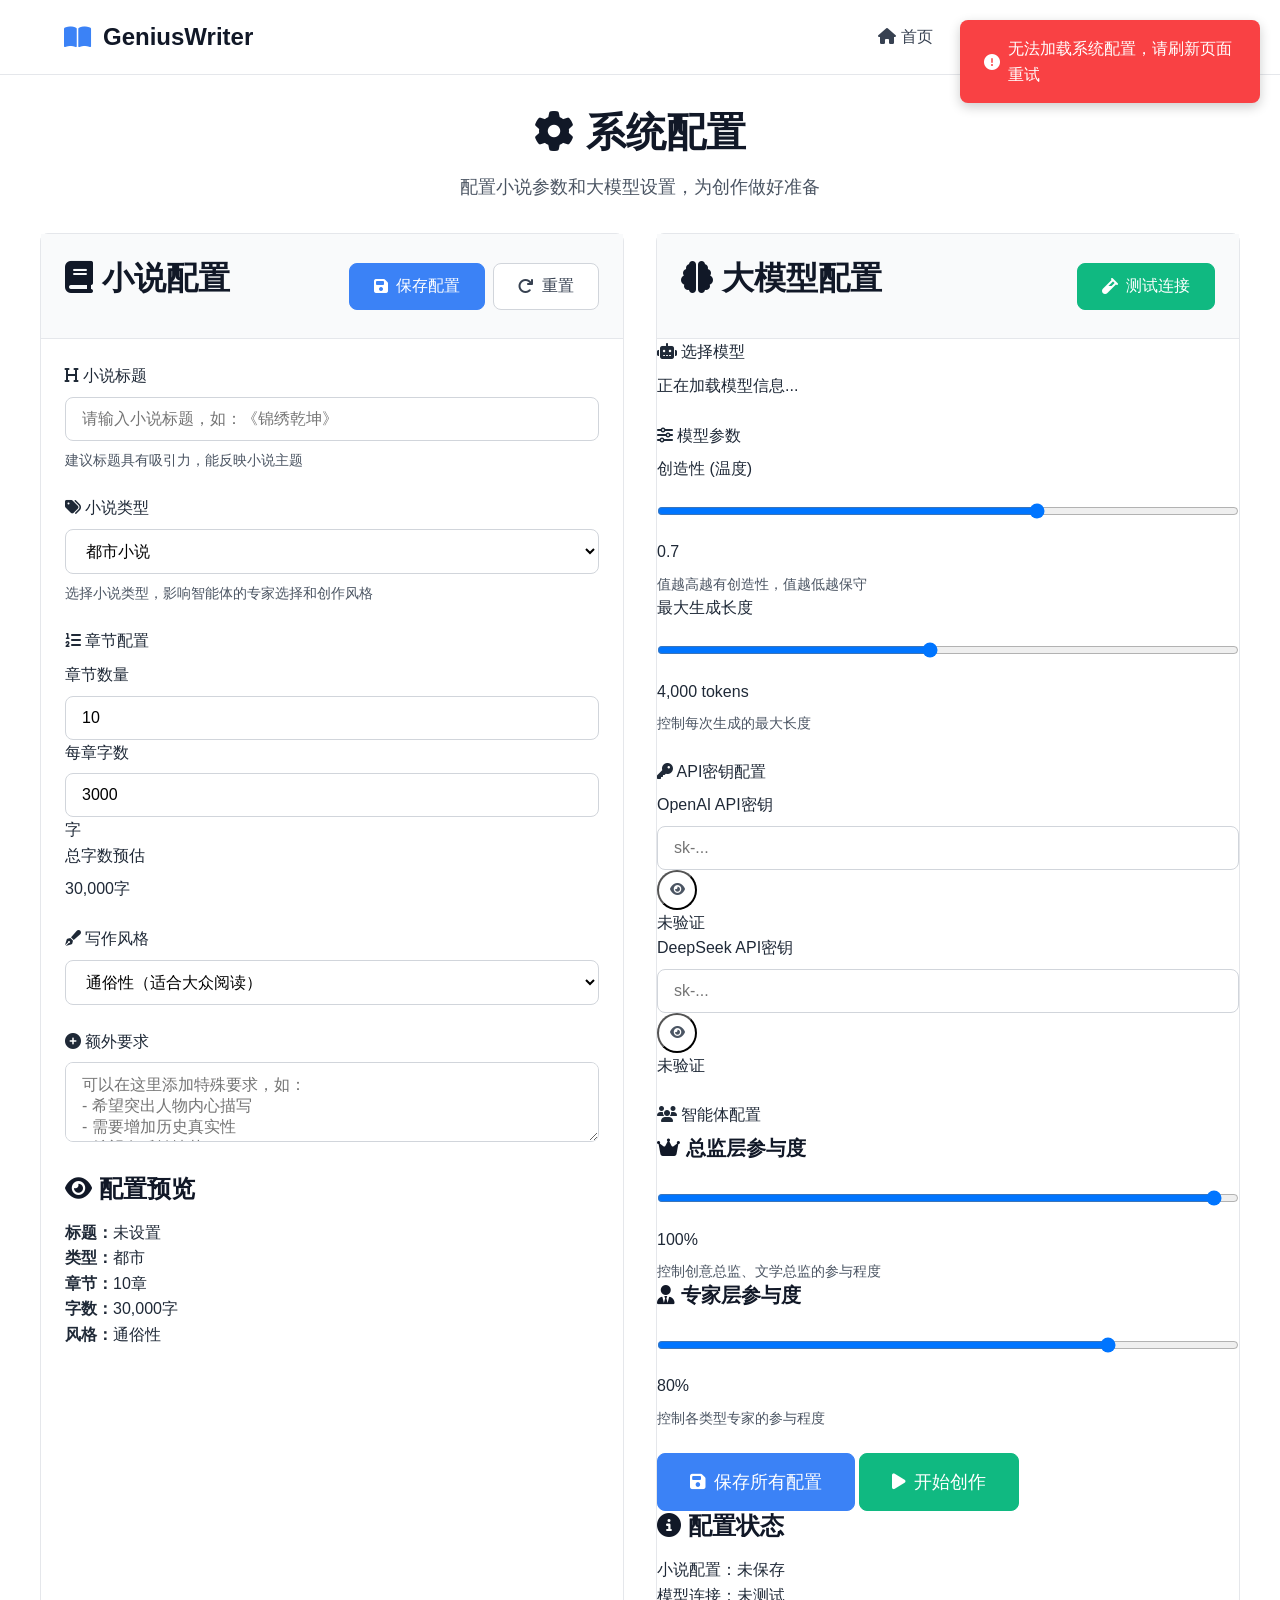
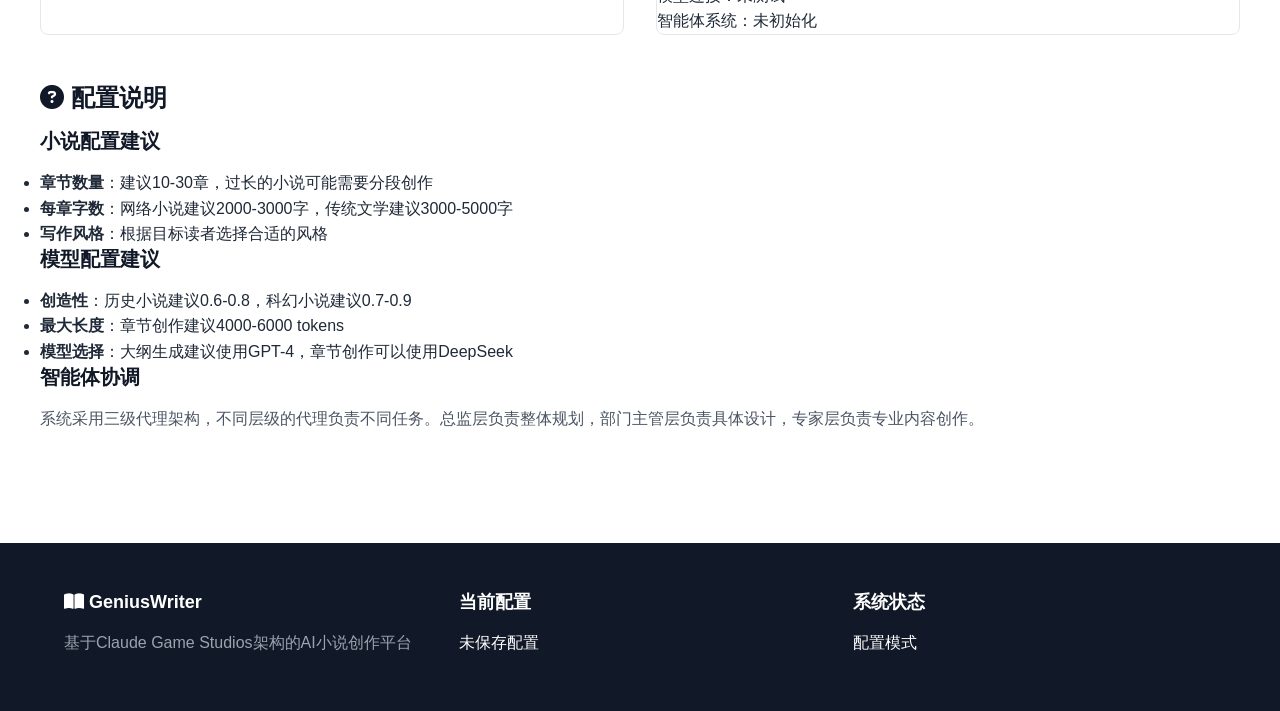
==== commit ce295bae: "feat: redesign UI with minimalist flat design - Create new minimalist CSS file (style-minimal.css) -" ====
--- a/templates/config.html
+++ b/templates/config.html
@@ -4,7 +4,7 @@
     <meta charset="UTF-8">
     <meta name="viewport" content="width=device-width, initial-scale=1.0">
     <title>配置 - GeniusWriter</title>
-    <link rel="stylesheet" href="/static/css/style.css">
+    <link rel="stylesheet" href="/static/css/style-minimal.css">
     <link rel="stylesheet" href="https://cdnjs.cloudflare.com/ajax/libs/font-awesome/6.4.0/css/all.min.css">
 </head>
 <body>
--- a/static/css/style-minimal.css
+++ b/static/css/style-minimal.css
@@ -0,0 +1,897 @@
+/* GeniusWriter 简约扁平化设计 */
+/* 简洁大气，扁平化按钮 */
+
+:root {
+    /* 简约色调 */
+    --primary: #3b82f6;
+    --primary-dark: #2563eb;
+    --primary-light: #60a5fa;
+    --secondary: #6b7280;
+    --accent: #10b981;
+    
+    /* 中性色 - 更少的色调 */
+    --white: #ffffff;
+    --gray-50: #f9fafb;
+    --gray-100: #f3f4f6;
+    --gray-200: #e5e7eb;
+    --gray-300: #d1d5db;
+    --gray-400: #9ca3af;
+    --gray-500: #6b7280;
+    --gray-600: #4b5563;
+    --gray-700: #374151;
+    --gray-800: #1f2937;
+    --gray-900: #111827;
+    
+    /* 功能色 */
+    --success: #10b981;
+    --warning: #f59e0b;
+    --error: #ef4444;
+    --info: #3b82f6;
+    
+    /* 字体 */
+    --font-sans: -apple-system, BlinkMacSystemFont, 'Segoe UI', 'Roboto', sans-serif;
+    --font-mono: 'SF Mono', 'Consolas', 'Monaco', monospace;
+    
+    /* 布局 */
+    --container: 1200px;
+    --radius: 8px;
+    --radius-sm: 4px;
+    --radius-lg: 12px;
+    
+    /* 阴影 - 更少的阴影 */
+    --shadow: 0 1px 3px rgba(0, 0, 0, 0.1);
+    --shadow-md: 0 4px 6px rgba(0, 0, 0, 0.05);
+    --shadow-lg: 0 10px 25px rgba(0, 0, 0, 0.05);
+    
+    /* 过渡 */
+    --transition: 200ms ease;
+}
+
+/* 重置和基础 */
+* {
+    margin: 0;
+    padding: 0;
+    box-sizing: border-box;
+}
+
+html {
+    font-size: 16px;
+}
+
+body {
+    font-family: var(--font-sans);
+    line-height: 1.6;
+    color: var(--gray-800);
+    background-color: var(--white);
+    -webkit-font-smoothing: antialiased;
+    -moz-osx-font-smoothing: grayscale;
+}
+
+.container {
+    max-width: var(--container);
+    margin: 0 auto;
+    padding: 0 1.5rem;
+}
+
+/* 排版 */
+h1, h2, h3, h4, h5, h6 {
+    font-weight: 600;
+    line-height: 1.25;
+    margin-bottom: 1rem;
+    color: var(--gray-900);
+}
+
+h1 {
+    font-size: 2.5rem;
+    font-weight: 700;
+}
+
+h2 {
+    font-size: 2rem;
+}
+
+h3 {
+    font-size: 1.5rem;
+}
+
+h4 {
+    font-size: 1.25rem;
+}
+
+p {
+    margin-bottom: 1rem;
+    color: var(--gray-600);
+}
+
+a {
+    color: var(--primary);
+    text-decoration: none;
+    transition: color var(--transition);
+}
+
+a:hover {
+    color: var(--primary-dark);
+}
+
+/* 按钮 - 扁平化设计 */
+.btn {
+    display: inline-flex;
+    align-items: center;
+    justify-content: center;
+    gap: 0.5rem;
+    padding: 0.75rem 1.5rem;
+    border: none;
+    border-radius: var(--radius);
+    font-family: var(--font-sans);
+    font-size: 1rem;
+    font-weight: 500;
+    cursor: pointer;
+    transition: all var(--transition);
+    background-color: var(--gray-100);
+    color: var(--gray-800);
+    border: 1px solid transparent;
+}
+
+.btn:hover {
+    background-color: var(--gray-200);
+    transform: translateY(-1px);
+}
+
+.btn:active {
+    transform: translateY(0);
+}
+
+.btn-primary {
+    background-color: var(--primary);
+    color: var(--white);
+    border-color: var(--primary);
+}
+
+.btn-primary:hover {
+    background-color: var(--primary-dark);
+    border-color: var(--primary-dark);
+}
+
+.btn-secondary {
+    background-color: var(--white);
+    color: var(--gray-700);
+    border: 1px solid var(--gray-300);
+}
+
+.btn-secondary:hover {
+    background-color: var(--gray-50);
+    border-color: var(--gray-400);
+}
+
+.btn-success {
+    background-color: var(--success);
+    color: var(--white);
+    border-color: var(--success);
+}
+
+.btn-warning {
+    background-color: var(--warning);
+    color: var(--white);
+    border-color: var(--warning);
+}
+
+.btn-error {
+    background-color: var(--error);
+    color: var(--white);
+    border-color: var(--error);
+}
+
+.btn-large {
+    padding: 1rem 2rem;
+    font-size: 1.125rem;
+}
+
+.btn-small {
+    padding: 0.5rem 1rem;
+    font-size: 0.875rem;
+}
+
+.btn-icon {
+    width: 2.5rem;
+    height: 2.5rem;
+    padding: 0;
+    border-radius: 50%;
+    background-color: transparent;
+    color: var(--gray-600);
+}
+
+.btn-icon:hover {
+    background-color: var(--gray-100);
+    color: var(--gray-800);
+}
+
+/* 导航栏 - 简洁设计 */
+.navbar {
+    background-color: var(--white);
+    border-bottom: 1px solid var(--gray-200);
+    position: sticky;
+    top: 0;
+    z-index: 100;
+}
+
+.navbar .container {
+    display: flex;
+    align-items: center;
+    justify-content: space-between;
+    padding: 1rem 1.5rem;
+}
+
+.logo {
+    display: flex;
+    align-items: center;
+    gap: 0.75rem;
+    font-size: 1.5rem;
+    font-weight: 700;
+    color: var(--gray-900);
+}
+
+.logo i {
+    color: var(--primary);
+}
+
+.nav-links {
+    display: flex;
+    gap: 2rem;
+    align-items: center;
+}
+
+.nav-links a {
+    color: var(--gray-700);
+    padding: 0.5rem 0;
+    position: relative;
+    font-weight: 500;
+}
+
+.nav-links a:hover {
+    color: var(--primary);
+}
+
+.nav-links a.active {
+    color: var(--primary);
+}
+
+.nav-links a.active::after {
+    content: '';
+    position: absolute;
+    bottom: 0;
+    left: 0;
+    right: 0;
+    height: 2px;
+    background-color: var(--primary);
+}
+
+/* 智能体面板 */
+.agent-panel {
+    position: fixed;
+    top: 0;
+    right: 0;
+    width: 400px;
+    height: 100vh;
+    background-color: var(--white);
+    border-left: 1px solid var(--gray-200);
+    z-index: 101;
+    display: flex;
+    flex-direction: column;
+    transform: translateX(100%);
+    transition: transform var(--transition);
+}
+
+.agent-panel:not(.hidden) {
+    transform: translateX(0);
+}
+
+.panel-header {
+    display: flex;
+    align-items: center;
+    justify-content: space-between;
+    padding: 1.5rem;
+    border-bottom: 1px solid var(--gray-200);
+}
+
+.panel-content {
+    flex: 1;
+    overflow-y: auto;
+    padding: 1.5rem;
+}
+
+.agent-tier {
+    margin-bottom: 2rem;
+}
+
+.agent-tier h4 {
+    margin-bottom: 1rem;
+    color: var(--gray-700);
+    display: flex;
+    align-items: center;
+    gap: 0.5rem;
+}
+
+.agent-cards {
+    display: grid;
+    gap: 1rem;
+}
+
+.agent-card {
+    background-color: var(--gray-50);
+    border-radius: var(--radius);
+    padding: 1rem;
+    border: 1px solid var(--gray-200);
+}
+
+.agent-card h5 {
+    margin-bottom: 0.5rem;
+    color: var(--gray-900);
+    display: flex;
+    align-items: center;
+    gap: 0.5rem;
+}
+
+.agent-card p {
+    font-size: 0.875rem;
+    color: var(--gray-600);
+    margin-bottom: 0;
+}
+
+.close-btn {
+    background: none;
+    border: none;
+    font-size: 1.25rem;
+    cursor: pointer;
+    color: var(--gray-600);
+    padding: 0.25rem;
+    border-radius: 50%;
+    width: 2rem;
+    height: 2rem;
+    display: flex;
+    align-items: center;
+    justify-content: center;
+}
+
+.close-btn:hover {
+    background-color: var(--gray-100);
+    color: var(--gray-800);
+}
+
+/* 主要内容区域 */
+main {
+    padding: 3rem 0;
+}
+
+/* 英雄区域 - 简化 */
+.hero {
+    display: grid;
+    grid-template-columns: 1fr 1fr;
+    gap: 4rem;
+    align-items: center;
+    margin-bottom: 4rem;
+}
+
+.hero-content h1 {
+    margin-bottom: 1.5rem;
+}
+
+.hero-description {
+    font-size: 1.125rem;
+    color: var(--gray-600);
+    margin-bottom: 2rem;
+}
+
+.hero-stats {
+    display: flex;
+    gap: 2rem;
+    margin-bottom: 2rem;
+}
+
+.stat-card {
+    text-align: center;
+    padding: 1.5rem;
+    background-color: var(--white);
+    border: 1px solid var(--gray-200);
+    border-radius: var(--radius);
+}
+
+.stat-card i {
+    font-size: 1.5rem;
+    color: var(--primary);
+    margin-bottom: 1rem;
+}
+
+.stat-number {
+    font-size: 1.75rem;
+    font-weight: 700;
+    color: var(--gray-900);
+    margin-bottom: 0.5rem;
+}
+
+.stat-label {
+    font-size: 0.875rem;
+    color: var(--gray-600);
+}
+
+.hero-actions {
+    display: flex;
+    gap: 1rem;
+}
+
+.hero-image {
+    display: flex;
+    justify-content: center;
+    align-items: center;
+}
+
+.illustration {
+    width: 300px;
+    height: 300px;
+    background-color: var(--gray-100);
+    border-radius: 50%;
+    display: flex;
+    justify-content: center;
+    align-items: center;
+    position: relative;
+}
+
+.illustration i {
+    position: absolute;
+    font-size: 3rem;
+    color: var(--gray-400);
+}
+
+.illustration i:nth-child(1) {
+    top: 20%;
+    left: 20%;
+}
+
+.illustration i:nth-child(2) {
+    top: 50%;
+    right: 20%;
+    transform: translateY(-50%);
+}
+
+.illustration i:nth-child(3) {
+    bottom: 20%;
+    left: 50%;
+    transform: translateX(-50%);
+}
+
+/* 功能区域 */
+.features {
+    margin-bottom: 4rem;
+}
+
+.features h2 {
+    text-align: center;
+    margin-bottom: 3rem;
+}
+
+.feature-grid {
+    display: grid;
+    grid-template-columns: repeat(auto-fit, minmax(300px, 1fr));
+    gap: 2rem;
+}
+
+.feature-card {
+    background-color: var(--white);
+    padding: 2rem;
+    border: 1px solid var(--gray-200);
+    border-radius: var(--radius);
+    transition: border-color var(--transition);
+}
+
+.feature-card:hover {
+    border-color: var(--primary);
+}
+
+.feature-icon {
+    width: 3rem;
+    height: 3rem;
+    background-color: var(--gray-100);
+    border-radius: 50%;
+    display: flex;
+    align-items: center;
+    justify-content: center;
+    margin-bottom: 1.5rem;
+}
+
+.feature-icon i {
+    font-size: 1.5rem;
+    color: var(--primary);
+}
+
+.feature-card h3 {
+    margin-bottom: 1rem;
+    color: var(--gray-900);
+}
+
+.feature-card p {
+    color: var(--gray-600);
+    margin-bottom: 0;
+}
+
+/* 工作流程 - 简化 */
+.workflow {
+    margin-bottom: 4rem;
+}
+
+.workflow h2 {
+    text-align: center;
+    margin-bottom: 3rem;
+}
+
+.workflow-steps {
+    display: flex;
+    align-items: center;
+    justify-content: center;
+    gap: 2rem;
+    flex-wrap: wrap;
+}
+
+.step {
+    display: flex;
+    flex-direction: column;
+    align-items: center;
+    text-align: center;
+    flex: 1;
+    min-width: 150px;
+}
+
+.step-number {
+    width: 3rem;
+    height: 3rem;
+    background-color: var(--gray-100);
+    color: var(--gray-700);
+    border-radius: 50%;
+    display: flex;
+    align-items: center;
+    justify-content: center;
+    font-size: 1.25rem;
+    font-weight: 600;
+    margin-bottom: 1rem;
+    border: 2px solid var(--gray-200);
+}
+
+.step-content h3 {
+    margin-bottom: 0.5rem;
+    color: var(--gray-900);
+    font-size: 1.125rem;
+}
+
+.step-content p {
+    color: var(--gray-600);
+    font-size: 0.875rem;
+    margin-bottom: 0;
+}
+
+.step-arrow {
+    color: var(--gray-400);
+    font-size: 1.25rem;
+}
+
+/* 快速开始 */
+.quick-start {
+    margin-bottom: 4rem;
+}
+
+.quick-start h2 {
+    text-align: center;
+    margin-bottom: 3rem;
+}
+
+.quick-start-content {
+    display: grid;
+    grid-template-columns: 2fr 1fr;
+    gap: 3rem;
+    align-items: start;
+}
+
+.instructions {
+    display: flex;
+    flex-direction: column;
+    gap: 2rem;
+}
+
+.instruction {
+    display: flex;
+    gap: 1.5rem;
+    align-items: flex-start;
+}
+
+.instruction-icon {
+    width: 3rem;
+    height: 3rem;
+    background-color: var(--gray-100);
+    border-radius: 50%;
+    display: flex;
+    align-items: center;
+    justify-content: center;
+    flex-shrink: 0;
+}
+
+.instruction-icon i {
+    font-size: 1.25rem;
+    color: var(--primary);
+}
+
+.instruction-text h4 {
+    margin-bottom: 0.5rem;
+    color: var(--gray-900);
+    font-size: 1.125rem;
+}
+
+.instruction-text p {
+    color: var(--gray-600);
+    margin-bottom: 0;
+}
+
+.cta-box {
+    background-color: var(--gray-50);
+    padding: 2rem;
+    border-radius: var(--radius);
+    border: 1px solid var(--gray-200);
+    text-align: center;
+}
+
+.cta-box h3 {
+    margin-bottom: 1rem;
+    color: var(--gray-900);
+}
+
+.cta-box p {
+    margin-bottom: 1.5rem;
+    color: var(--gray-600);
+}
+
+.cta-box .btn {
+    width: 100%;
+}
+
+/* 配置页面 */
+.config-container {
+    padding: 2rem 0;
+}
+
+.config-header {
+    margin-bottom: 2rem;
+    text-align: center;
+}
+
+.config-header .subtitle {
+    color: var(--gray-600);
+    font-size: 1.125rem;
+}
+
+.config-grid {
+    display: grid;
+    grid-template-columns: 1fr 1fr;
+    gap: 2rem;
+    margin-bottom: 3rem;
+}
+
+.config-section {
+    background-color: var(--white);
+    border: 1px solid var(--gray-200);
+    border-radius: var(--radius);
+}
+
+.section-header {
+    display: flex;
+    align-items: center;
+    justify-content: space-between;
+    padding: 1.5rem;
+    background-color: var(--gray-50);
+    border-bottom: 1px solid var(--gray-200);
+}
+
+.section-actions {
+    display: flex;
+    gap: 0.5rem;
+}
+
+.config-form {
+    padding: 1.5rem;
+}
+
+.form-group {
+    margin-bottom: 1.5rem;
+}
+
+.form-group label {
+    display: block;
+    margin-bottom: 0.5rem;
+    font-weight: 500;
+    color: var(--gray-800);
+}
+
+.form-group input,
+.form-group select,
+.form-group textarea {
+    width: 100%;
+    padding: 0.75rem 1rem;
+    border: 1px solid var(--gray-300);
+    border-radius: var(--radius);
+    font-family: var(--font-sans);
+    font-size: 1rem;
+    background-color: var(--white);
+    transition: border-color var(--transition);
+}
+
+.form-group input:focus,
+.form-group select:focus,
+.form-group textarea:focus {
+    outline: none;
+    border-color: var(--primary);
+}
+
+.form-help {
+    display: block;
+    margin-top: 0.5rem;
+    font-size: 0.875rem;
+    color: var(--gray-600);
+}
+
+/* 创作页面 */
+.writing-container {
+    padding: 2rem 0;
+}
+
+.writing-controls {
+    background-color: var(--white);
+    border: 1px solid var(--gray-200);
+    border-radius: var(--radius);
+    margin-bottom: 2rem;
+}
+
+.controls-header {
+    display: flex;
+    align-items: center;
+    justify-content: space-between;
+    padding: 1.5rem;
+    background-color: var(--gray-50);
+    border-bottom: 1px solid var(--gray-200);
+}
+
+.controls-actions {
+    display: flex;
+    gap: 0.5rem;
+}
+
+/* 页脚 */
+.footer {
+    background-color: var(--gray-900);
+    color: var(--white);
+    padding: 3rem 0 1.5rem;
+    margin-top: 4rem;
+}
+
+.footer-content {
+    display: grid;
+    grid-template-columns: repeat(auto-fit, minmax(200px, 1fr));
+    gap: 2rem;
+    margin-bottom: 2rem;
+}
+
+.footer-section h4 {
+    color: var(--white);
+    margin-bottom: 1rem;
+    font-size: 1.125rem;
+}
+
+.footer-section p {
+    color: var(--gray-400);
+    margin-bottom: 0;
+}
+
+.footer-section ul {
+    list-style: none;
+}
+
+.footer-section li {
+    margin-bottom: 0.5rem;
+}
+
+.footer-section a {
+    color: var(--gray-400);
+}
+
+.footer-section a:hover {
+    color: var(--white);
+}
+
+.footer-bottom {
+    text-align: center;
+    padding-top: 1.5rem;
+    border-top: 1px solid var(--gray-800);
+    color: var(--gray-500);
+    font-size: 0.875rem;
+}
+
+/* 实用类 */
+.hidden {
+    display: none !important;
+}
+
+/* 响应式设计 */
+@media (max-width: 1024px) {
+    .hero {
+        grid-template-columns: 1fr;
+        gap: 3rem;
+    }
+    
+    .config-grid {
+        grid-template-columns: 1fr;
+    }
+    
+    .quick-start-content {
+        grid-template-columns: 1fr;
+    }
+}
+
+@media (max-width: 768px) {
+    .container {
+        padding: 0 1rem;
+    }
+    
+    h1 {
+        font-size: 2rem;
+    }
+    
+    h2 {
+        font-size: 1.75rem;
+    }
+    
+    .navbar .container {
+        flex-direction: column;
+        gap: 1rem;
+    }
+    
+    .nav-links {
+        flex-wrap: wrap;
+        justify-content: center;
+        gap: 1rem;
+    }
+    
+    .hero-stats {
+        flex-wrap: wrap;
+        justify-content: center;
+    }
+    
+    .feature-grid {
+        grid-template-columns: 1fr;
+    }
+    
+    .workflow-steps {
+        flex-direction: column;
+        gap: 1rem;
+    }
+    
+    .step-arrow {
+        transform: rotate(90deg);
+    }
+    
+    .agent-panel {
+        width: 100%;
+    }
+}
+
+@media (max-width: 480px) {
+    .hero-actions {
+        flex-direction: column;
+    }
+    
+    .hero-actions .btn {
+        width: 100%;
+    }
+    
+    .illustration {
+        width: 250px;
+        height: 250px;
+    }
+    
+    .illustration i {
+        font-size: 2.5rem;
+    }
+}
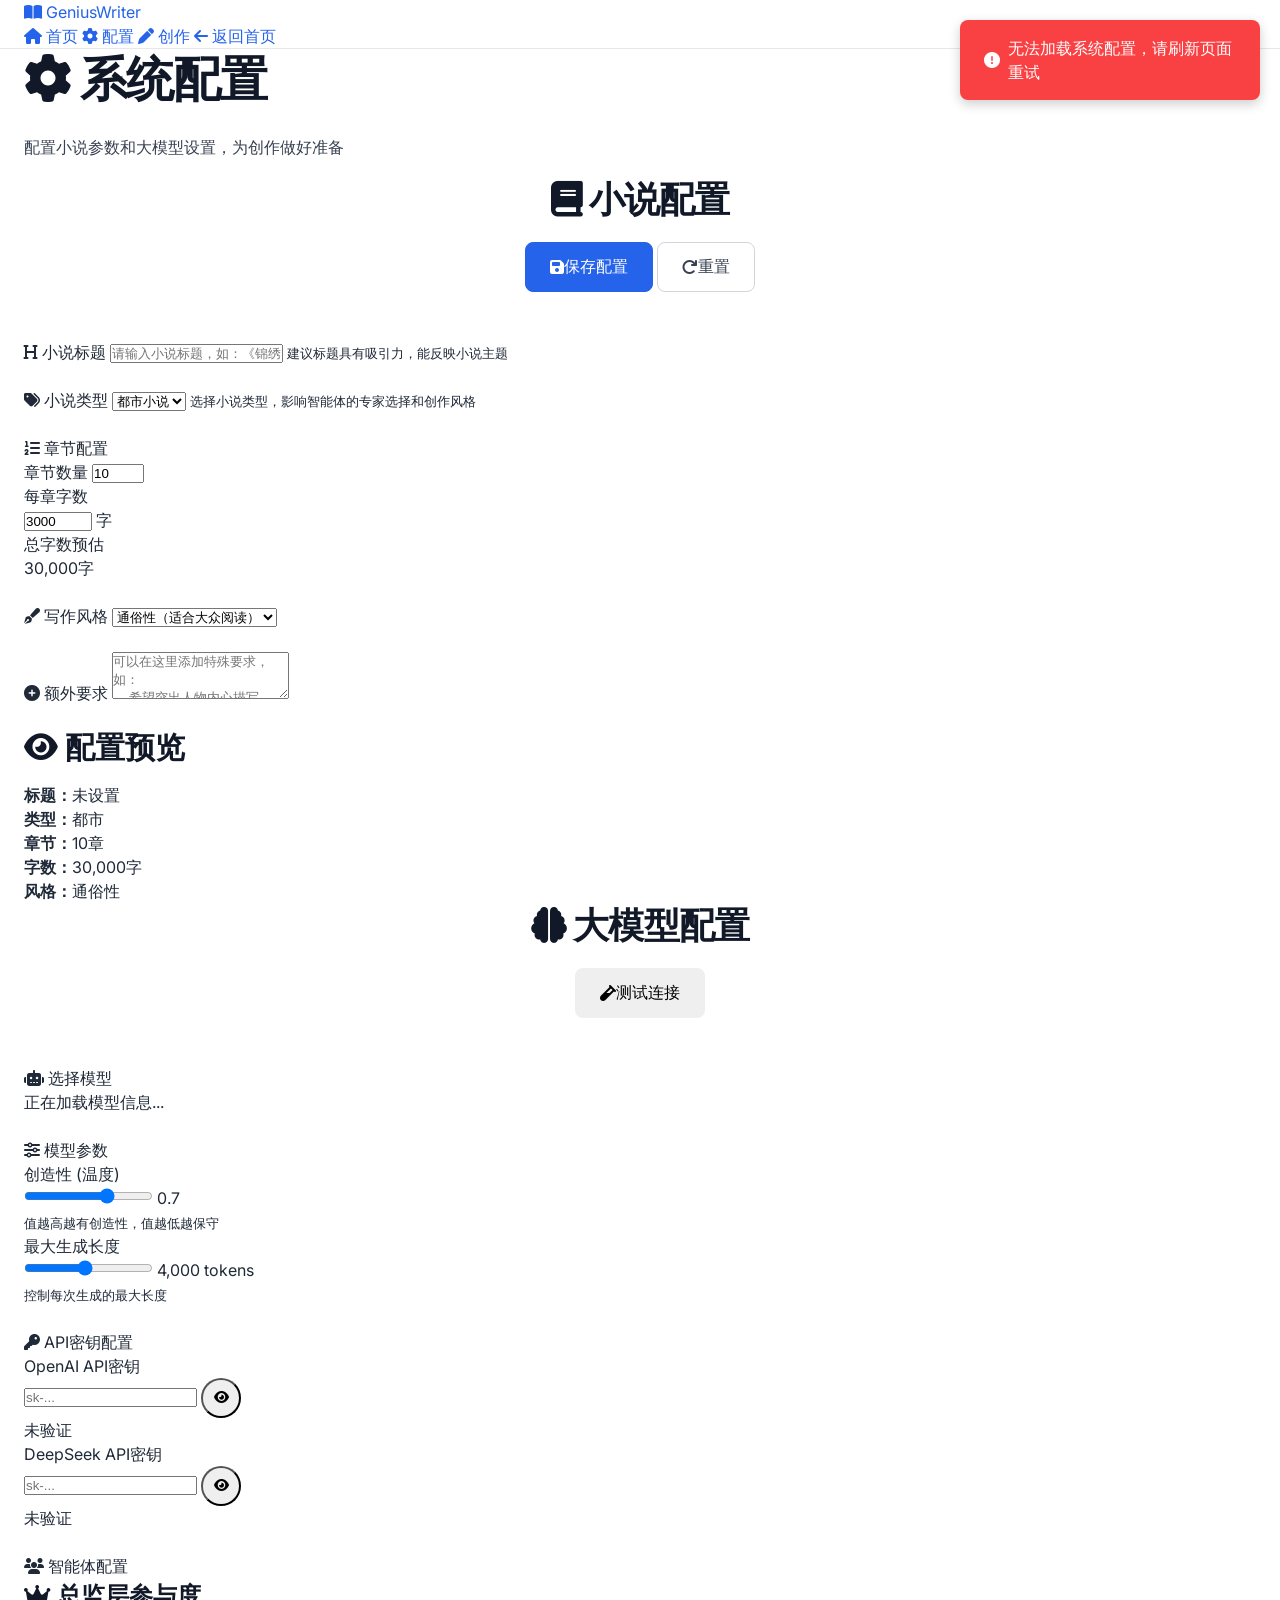
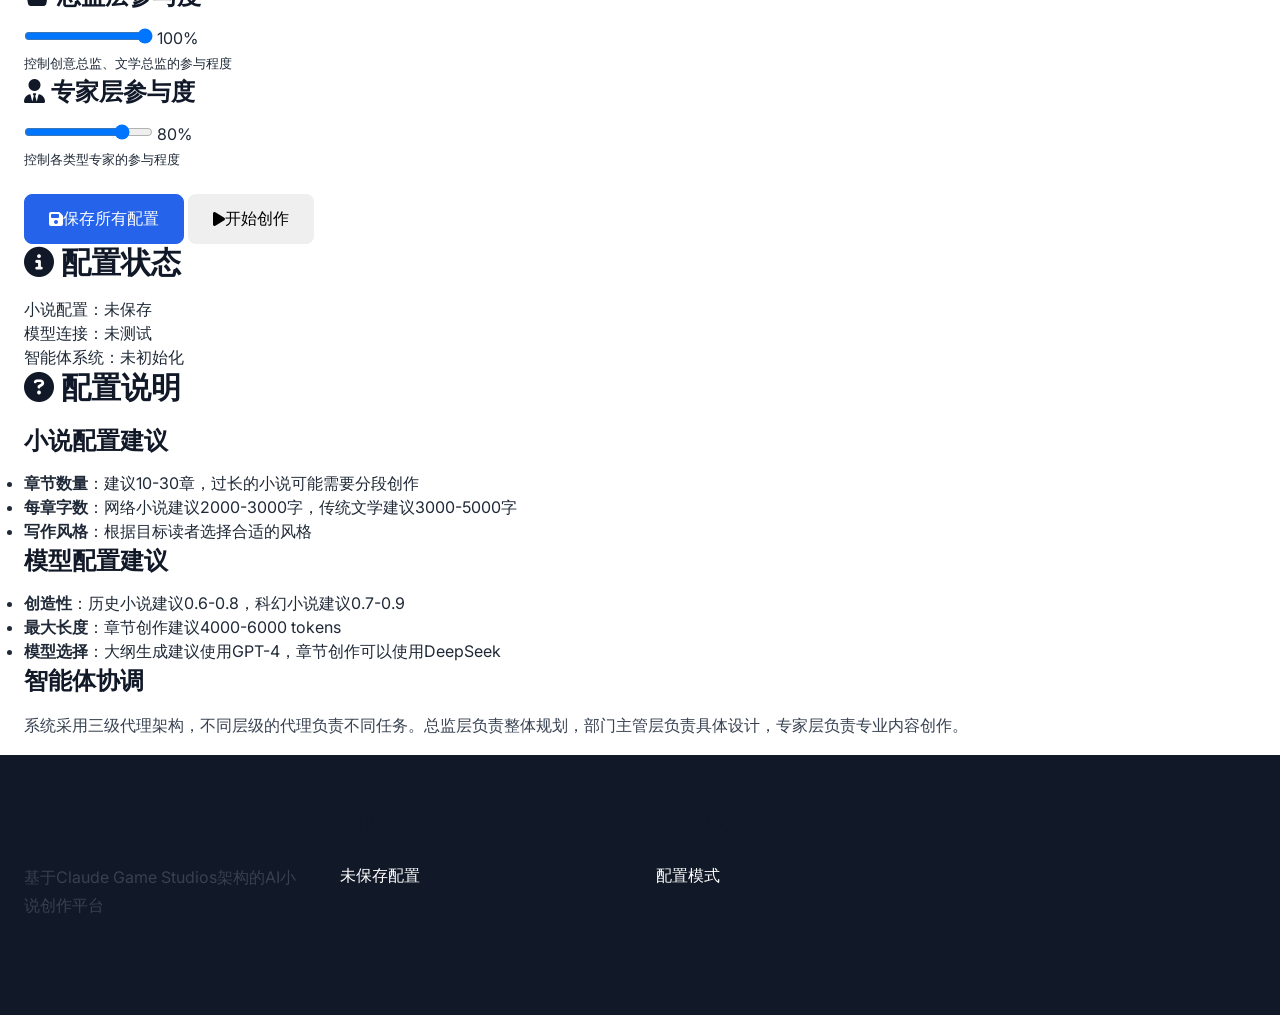
==== commit b6c13380: "feat: major UI redesign and functional enhancements 1. UI Redesign:    - Created new clean, modern C" ====
--- a/templates/config.html
+++ b/templates/config.html
@@ -4,8 +4,11 @@
     <meta charset="UTF-8">
     <meta name="viewport" content="width=device-width, initial-scale=1.0">
     <title>配置 - GeniusWriter</title>
-    <link rel="stylesheet" href="/static/css/style-minimal.css">
+    <link rel="stylesheet" href="/static/css/style-clean.css">
     <link rel="stylesheet" href="https://cdnjs.cloudflare.com/ajax/libs/font-awesome/6.4.0/css/all.min.css">
+    <link rel="preconnect" href="https://fonts.googleapis.com">
+    <link rel="preconnect" href="https://fonts.gstatic.com" crossorigin>
+    <link href="https://fonts.googleapis.com/css2?family=Inter:wght@400;500;600;700&display=swap" rel="stylesheet">
 </head>
 <body>
     <!-- 导航栏 -->
--- a/static/css/style-clean.css
+++ b/static/css/style-clean.css
@@ -0,0 +1,1002 @@
+/* GeniusWriter 简洁大气设计 v2.0 */
+/* 专注于排版、间距和视觉层次的现代化设计 */
+
+:root {
+    /* 精简色彩系统 */
+    --color-primary: #2563eb;
+    --color-primary-light: #3b82f6;
+    --color-primary-dark: #1d4ed8;
+    
+    --color-gray-50: #f9fafb;
+    --color-gray-100: #f3f4f6;
+    --color-gray-200: #e5e7eb;
+    --color-gray-300: #d1d5db;
+    --color-gray-400: #9ca3af;
+    --color-gray-500: #6b7280;
+    --color-gray-600: #4b5563;
+    --color-gray-700: #374151;
+    --color-gray-800: #1f2937;
+    --color-gray-900: #111827;
+    
+    --color-white: #ffffff;
+    --color-black: #000000;
+    
+    --color-success: #10b981;
+    --color-warning: #f59e0b;
+    --color-error: #ef4444;
+    --color-info: #3b82f6;
+    
+    /* 排版系统 */
+    --font-family-base: 'Inter', -apple-system, BlinkMacSystemFont, 'Segoe UI', 'Roboto', sans-serif;
+    --font-family-mono: 'SF Mono', 'Consolas', 'Monaco', 'Menlo', monospace;
+    
+    --font-size-xs: 0.75rem;    /* 12px */
+    --font-size-sm: 0.875rem;   /* 14px */
+    --font-size-base: 1rem;     /* 16px */
+    --font-size-lg: 1.125rem;   /* 18px */
+    --font-size-xl: 1.25rem;    /* 20px */
+    --font-size-2xl: 1.5rem;    /* 24px */
+    --font-size-3xl: 1.875rem;  /* 30px */
+    --font-size-4xl: 2.25rem;   /* 36px */
+    --font-size-5xl: 3rem;      /* 48px */
+    
+    --font-weight-normal: 400;
+    --font-weight-medium: 500;
+    --font-weight-semibold: 600;
+    --font-weight-bold: 700;
+    
+    --line-height-tight: 1.25;
+    --line-height-normal: 1.5;
+    --line-height-relaxed: 1.75;
+    
+    /* 间距系统 */
+    --space-0: 0;
+    --space-1: 0.25rem;    /* 4px */
+    --space-2: 0.5rem;     /* 8px */
+    --space-3: 0.75rem;    /* 12px */
+    --space-4: 1rem;       /* 16px */
+    --space-5: 1.25rem;    /* 20px */
+    --space-6: 1.5rem;     /* 24px */
+    --space-8: 2rem;       /* 32px */
+    --space-10: 2.5rem;    /* 40px */
+    --space-12: 3rem;      /* 48px */
+    --space-16: 4rem;      /* 64px */
+    --space-20: 5rem;      /* 80px */
+    --space-24: 6rem;      /* 96px */
+    --space-32: 8rem;      /* 128px */
+    
+    /* 边框和圆角 */
+    --radius-none: 0;
+    --radius-sm: 0.125rem;   /* 2px */
+    --radius-base: 0.25rem;  /* 4px */
+    --radius-md: 0.375rem;   /* 6px */
+    --radius-lg: 0.5rem;     /* 8px */
+    --radius-xl: 0.75rem;    /* 12px */
+    --radius-2xl: 1rem;      /* 16px */
+    --radius-full: 9999px;
+    
+    /* 阴影 */
+    --shadow-sm: 0 1px 2px 0 rgba(0, 0, 0, 0.05);
+    --shadow-base: 0 1px 3px 0 rgba(0, 0, 0, 0.1), 0 1px 2px 0 rgba(0, 0, 0, 0.06);
+    --shadow-md: 0 4px 6px -1px rgba(0, 0, 0, 0.1), 0 2px 4px -1px rgba(0, 0, 0, 0.06);
+    --shadow-lg: 0 10px 15px -3px rgba(0, 0, 0, 0.1), 0 4px 6px -2px rgba(0, 0, 0, 0.05);
+    --shadow-xl: 0 20px 25px -5px rgba(0, 0, 0, 0.1), 0 10px 10px -5px rgba(0, 0, 0, 0.04);
+    
+    /* 容器宽度 */
+    --container-sm: 640px;
+    --container-md: 768px;
+    --container-lg: 1024px;
+    --container-xl: 1280px;
+    --container-2xl: 1536px;
+    
+    /* 过渡动画 */
+    --transition-fast: 150ms ease;
+    --transition-normal: 250ms ease;
+    --transition-slow: 350ms ease;
+}
+
+/* 基础重置 */
+*, *::before, *::after {
+    box-sizing: border-box;
+    margin: 0;
+    padding: 0;
+}
+
+html {
+    font-size: 16px;
+    scroll-behavior: smooth;
+    -webkit-text-size-adjust: 100%;
+    -moz-text-size-adjust: 100%;
+    text-size-adjust: 100%;
+}
+
+body {
+    font-family: var(--font-family-base);
+    font-size: var(--font-size-base);
+    line-height: var(--line-height-normal);
+    color: var(--color-gray-800);
+    background-color: var(--color-white);
+    -webkit-font-smoothing: antialiased;
+    -moz-osx-font-smoothing: grayscale;
+    text-rendering: optimizeLegibility;
+}
+
+/* 容器系统 */
+.container {
+    width: 100%;
+    max-width: var(--container-xl);
+    margin-left: auto;
+    margin-right: auto;
+    padding-left: var(--space-6);
+    padding-right: var(--space-6);
+}
+
+.container-sm {
+    max-width: var(--container-sm);
+}
+
+.container-md {
+    max-width: var(--container-md);
+}
+
+.container-lg {
+    max-width: var(--container-lg);
+}
+
+.container-xl {
+    max-width: var(--container-xl);
+}
+
+/* 排版系统 */
+h1, .h1 {
+    font-size: var(--font-size-5xl);
+    font-weight: var(--font-weight-bold);
+    line-height: var(--line-height-tight);
+    color: var(--color-gray-900);
+    margin-bottom: var(--space-6);
+    letter-spacing: -0.025em;
+}
+
+h2, .h2 {
+    font-size: var(--font-size-4xl);
+    font-weight: var(--font-weight-semibold);
+    line-height: var(--line-height-tight);
+    color: var(--color-gray-900);
+    margin-bottom: var(--space-5);
+    letter-spacing: -0.025em;
+}
+
+h3, .h3 {
+    font-size: var(--font-size-3xl);
+    font-weight: var(--font-weight-semibold);
+    line-height: var(--line-height-tight);
+    color: var(--color-gray-900);
+    margin-bottom: var(--space-4);
+}
+
+h4, .h4 {
+    font-size: var(--font-size-2xl);
+    font-weight: var(--font-weight-semibold);
+    line-height: var(--line-height-normal);
+    color: var(--color-gray-900);
+    margin-bottom: var(--space-3);
+}
+
+h5, .h5 {
+    font-size: var(--font-size-xl);
+    font-weight: var(--font-weight-medium);
+    line-height: var(--line-height-normal);
+    color: var(--color-gray-800);
+    margin-bottom: var(--space-2);
+}
+
+h6, .h6 {
+    font-size: var(--font-size-lg);
+    font-weight: var(--font-weight-medium);
+    line-height: var(--line-height-normal);
+    color: var(--color-gray-700);
+    margin-bottom: var(--space-2);
+}
+
+p {
+    margin-bottom: var(--space-4);
+    color: var(--color-gray-700);
+    line-height: var(--line-height-relaxed);
+}
+
+.lead {
+    font-size: var(--font-size-xl);
+    font-weight: var(--font-weight-normal);
+    color: var(--color-gray-600);
+    line-height: var(--line-height-relaxed);
+    margin-bottom: var(--space-6);
+}
+
+.text-sm {
+    font-size: var(--font-size-sm);
+}
+
+.text-lg {
+    font-size: var(--font-size-lg);
+}
+
+.text-xl {
+    font-size: var(--font-size-xl);
+}
+
+/* 链接 */
+a {
+    color: var(--color-primary);
+    text-decoration: none;
+    transition: color var(--transition-fast);
+}
+
+a:hover {
+    color: var(--color-primary-dark);
+    text-decoration: underline;
+}
+
+a:focus {
+    outline: 2px solid var(--color-primary-light);
+    outline-offset: 2px;
+}
+
+/* 按钮系统 */
+.btn {
+    display: inline-flex;
+    align-items: center;
+    justify-content: center;
+    padding: var(--space-3) var(--space-6);
+    font-size: var(--font-size-base);
+    font-weight: var(--font-weight-medium);
+    line-height: var(--line-height-normal);
+    border: 1px solid transparent;
+    border-radius: var(--radius-lg);
+    cursor: pointer;
+    transition: all var(--transition-normal);
+    user-select: none;
+    vertical-align: middle;
+    white-space: nowrap;
+    text-decoration: none;
+}
+
+.btn:hover {
+    transform: translateY(-1px);
+    box-shadow: var(--shadow-md);
+}
+
+.btn:active {
+    transform: translateY(0);
+}
+
+.btn:focus {
+    outline: 2px solid var(--color-primary-light);
+    outline-offset: 2px;
+}
+
+.btn-primary {
+    background-color: var(--color-primary);
+    color: var(--color-white);
+    border-color: var(--color-primary);
+}
+
+.btn-primary:hover {
+    background-color: var(--color-primary-dark);
+    border-color: var(--color-primary-dark);
+}
+
+.btn-secondary {
+    background-color: var(--color-white);
+    color: var(--color-gray-700);
+    border: 1px solid var(--color-gray-300);
+}
+
+.btn-secondary:hover {
+    background-color: var(--color-gray-50);
+    border-color: var(--color-gray-400);
+}
+
+.btn-lg {
+    padding: var(--space-4) var(--space-8);
+    font-size: var(--font-size-lg);
+    border-radius: var(--radius-xl);
+}
+
+.btn-sm {
+    padding: var(--space-2) var(--space-4);
+    font-size: var(--font-size-sm);
+    border-radius: var(--radius-md);
+}
+
+.btn-icon {
+    width: 2.5rem;
+    height: 2.5rem;
+    padding: 0;
+    border-radius: var(--radius-full);
+    display: inline-flex;
+    align-items: center;
+    justify-content: center;
+}
+
+/* 导航栏 */
+.navbar {
+    background-color: var(--color-white);
+    border-bottom: 1px solid var(--color-gray-200);
+    position: sticky;
+    top: 0;
+    z-index: 50;
+    backdrop-filter: blur(8px);
+    -webkit-backdrop-filter: blur(8px);
+}
+
+.navbar-container {
+    display: flex;
+    align-items: center;
+    justify-content: space-between;
+    height: 4rem;
+    padding: 0 var(--space-6);
+}
+
+.navbar-logo {
+    display: flex;
+    align-items: center;
+    gap: var(--space-3);
+    font-size: var(--font-size-xl);
+    font-weight: var(--font-weight-bold);
+    color: var(--color-gray-900);
+    text-decoration: none;
+}
+
+.navbar-logo-icon {
+    color: var(--color-primary);
+    font-size: var(--font-size-2xl);
+}
+
+.navbar-nav {
+    display: flex;
+    align-items: center;
+    gap: var(--space-6);
+}
+
+.nav-link {
+    font-size: var(--font-size-base);
+    font-weight: var(--font-weight-medium);
+    color: var(--color-gray-600);
+    text-decoration: none;
+    padding: var(--space-2) 0;
+    position: relative;
+    transition: color var(--transition-fast);
+}
+
+.nav-link:hover {
+    color: var(--color-primary);
+}
+
+.nav-link.active {
+    color: var(--color-primary);
+}
+
+.nav-link.active::after {
+    content: '';
+    position: absolute;
+    bottom: 0;
+    left: 0;
+    right: 0;
+    height: 2px;
+    background-color: var(--color-primary);
+    border-radius: var(--radius-full);
+}
+
+/* 主内容区域 */
+.main-content {
+    min-height: calc(100vh - 4rem - 8rem); /* 视口高度 - 导航栏 - 页脚 */
+    padding: var(--space-12) 0;
+}
+
+/* 英雄区域 */
+.hero {
+    display: grid;
+    grid-template-columns: 1fr;
+    gap: var(--space-12);
+    align-items: center;
+    margin-bottom: var(--space-16);
+}
+
+@media (min-width: 1024px) {
+    .hero {
+        grid-template-columns: 1fr 1fr;
+        gap: var(--space-20);
+    }
+}
+
+.hero-content {
+    display: flex;
+    flex-direction: column;
+    gap: var(--space-6);
+}
+
+.hero-title {
+    font-size: var(--font-size-5xl);
+    font-weight: var(--font-weight-bold);
+    line-height: 1;
+    color: var(--color-gray-900);
+    letter-spacing: -0.05em;
+}
+
+.hero-description {
+    font-size: var(--font-size-xl);
+    color: var(--color-gray-600);
+    line-height: var(--line-height-relaxed);
+    max-width: 36rem;
+}
+
+.hero-stats {
+    display: grid;
+    grid-template-columns: repeat(3, 1fr);
+    gap: var(--space-4);
+    margin-top: var(--space-8);
+}
+
+.stat-card {
+    text-align: center;
+    padding: var(--space-6);
+    background-color: var(--color-white);
+    border: 1px solid var(--color-gray-200);
+    border-radius: var(--radius-xl);
+}
+
+.stat-icon {
+    font-size: var(--font-size-3xl);
+    color: var(--color-primary);
+    margin-bottom: var(--space-3);
+}
+
+.stat-number {
+    font-size: var(--font-size-3xl);
+    font-weight: var(--font-weight-bold);
+    color: var(--color-gray-900);
+    margin-bottom: var(--space-1);
+}
+
+.stat-label {
+    font-size: var(--font-size-sm);
+    color: var(--color-gray-500);
+    text-transform: uppercase;
+    letter-spacing: 0.05em;
+}
+
+.hero-actions {
+    display: flex;
+    gap: var(--space-4);
+    margin-top: var(--space-6);
+}
+
+.hero-visual {
+    display: flex;
+    justify-content: center;
+    align-items: center;
+}
+
+.hero-illustration {
+    width: 100%;
+    max-width: 28rem;
+    aspect-ratio: 1;
+    background: linear-gradient(135deg, var(--color-primary-light), var(--color-primary-dark));
+    border-radius: var(--radius-2xl);
+    display: flex;
+    justify-content: center;
+    align-items: center;
+    position: relative;
+    overflow: hidden;
+}
+
+.hero-illustration::before {
+    content: '';
+    position: absolute;
+    inset: 0;
+    background: radial-gradient(circle at 30% 20%, rgba(255, 255, 255, 0.1) 0%, transparent 50%);
+}
+
+.hero-illustration i {
+    position: absolute;
+    font-size: var(--font-size-4xl);
+    color: var(--color-white);
+    opacity: 0.8;
+}
+
+.hero-illustration i:nth-child(1) {
+    top: 20%;
+    left: 20%;
+}
+
+.hero-illustration i:nth-child(2) {
+    top: 50%;
+    right: 20%;
+    transform: translateY(-50%);
+}
+
+.hero-illustration i:nth-child(3) {
+    bottom: 20%;
+    left: 50%;
+    transform: translateX(-50%);
+}
+
+/* 功能区域 */
+.section {
+    margin-bottom: var(--space-16);
+}
+
+.section-header {
+    text-align: center;
+    margin-bottom: var(--space-12);
+}
+
+.section-title {
+    font-size: var(--font-size-4xl);
+    font-weight: var(--font-weight-bold);
+    color: var(--color-gray-900);
+    margin-bottom: var(--space-4);
+}
+
+.section-description {
+    font-size: var(--font-size-xl);
+    color: var(--color-gray-600);
+    max-width: 48rem;
+    margin: 0 auto;
+}
+
+.features-grid {
+    display: grid;
+    grid-template-columns: 1fr;
+    gap: var(--space-6);
+}
+
+@media (min-width: 768px) {
+    .features-grid {
+        grid-template-columns: repeat(2, 1fr);
+    }
+}
+
+@media (min-width: 1024px) {
+    .features-grid {
+        grid-template-columns: repeat(3, 1fr);
+    }
+}
+
+.feature-card {
+    background-color: var(--color-white);
+    border: 1px solid var(--color-gray-200);
+    border-radius: var(--radius-xl);
+    padding: var(--space-8);
+    transition: all var(--transition-normal);
+}
+
+.feature-card:hover {
+    transform: translateY(-4px);
+    border-color: var(--color-primary-light);
+    box-shadow: var(--shadow-lg);
+}
+
+.feature-icon {
+    width: 3.5rem;
+    height: 3.5rem;
+    background-color: var(--color-primary-light);
+    color: var(--color-white);
+    border-radius: var(--radius-lg);
+    display: flex;
+    align-items: center;
+    justify-content: center;
+    margin-bottom: var(--space-4);
+    font-size: var(--font-size-2xl);
+}
+
+.feature-title {
+    font-size: var(--font-size-xl);
+    font-weight: var(--font-weight-semibold);
+    color: var(--color-gray-900);
+    margin-bottom: var(--space-2);
+}
+
+.feature-description {
+    color: var(--color-gray-600);
+    line-height: var(--line-height-relaxed);
+}
+
+/* 工作流区域 */
+.workflow-steps {
+    display: flex;
+    flex-direction: column;
+    gap: var(--space-8);
+    max-width: 64rem;
+    margin: 0 auto;
+}
+
+@media (min-width: 768px) {
+    .workflow-steps {
+        flex-direction: row;
+        gap: var(--space-4);
+    }
+}
+
+.workflow-step {
+    flex: 1;
+    display: flex;
+    flex-direction: column;
+    align-items: center;
+    text-align: center;
+    position: relative;
+}
+
+.step-number {
+    width: 3rem;
+    height: 3rem;
+    background-color: var(--color-primary);
+    color: var(--color-white);
+    border-radius: var(--radius-full);
+    display: flex;
+    align-items: center;
+    justify-content: center;
+    font-size: var(--font-size-lg);
+    font-weight: var(--font-weight-bold);
+    margin-bottom: var(--space-4);
+    z-index: 1;
+}
+
+.step-title {
+    font-size: var(--font-size-lg);
+    font-weight: var(--font-weight-semibold);
+    color: var(--color-gray-900);
+    margin-bottom: var(--space-2);
+}
+
+.step-description {
+    color: var(--color-gray-600);
+    font-size: var(--font-size-sm);
+}
+
+.workflow-connector {
+    display: none;
+}
+
+@media (min-width: 768px) {
+    .workflow-connector {
+        display: block;
+        flex: 0 0 2rem;
+        position: relative;
+    }
+    
+    .workflow-connector::before {
+        content: '';
+        position: absolute;
+        top: 1.5rem;
+        left: 0;
+        right: 0;
+        height: 2px;
+        background-color: var(--color-gray-300);
+        transform: translateY(-50%);
+    }
+    
+    .workflow-connector::after {
+        content: '→';
+        position: absolute;
+        top: 1.5rem;
+        right: 0;
+        transform: translate(50%, -50%);
+        color: var(--color-gray-400);
+        font-size: var(--font-size-lg);
+    }
+}
+
+/* 快速开始区域 */
+.quick-start {
+    background-color: var(--color-gray-50);
+    border-radius: var(--radius-2xl);
+    padding: var(--space-12);
+    margin-bottom: var(--space-16);
+}
+
+.quick-start-content {
+    display: grid;
+    grid-template-columns: 1fr;
+    gap: var(--space-12);
+    align-items: start;
+}
+
+@media (min-width: 1024px) {
+    .quick-start-content {
+        grid-template-columns: 2fr 1fr;
+    }
+}
+
+.instructions {
+    display: flex;
+    flex-direction: column;
+    gap: var(--space-8);
+}
+
+.instruction {
+    display: flex;
+    gap: var(--space-4);
+    align-items: flex-start;
+}
+
+.instruction-icon {
+    flex-shrink: 0;
+    width: 2.5rem;
+    height: 2.5rem;
+    background-color: var(--color-white);
+    border: 1px solid var(--color-gray-200);
+    border-radius: var(--radius-lg);
+    display: flex;
+    align-items: center;
+    justify-content: center;
+    color: var(--color-primary);
+    font-size: var(--font-size-lg);
+}
+
+.instruction-content {
+    flex: 1;
+}
+
+.instruction-title {
+    font-size: var(--font-size-lg);
+    font-weight: var(--font-weight-semibold);
+    color: var(--color-gray-900);
+    margin-bottom: var(--space-1);
+}
+
+.instruction-description {
+    color: var(--color-gray-600);
+    line-height: var(--line-height-relaxed);
+}
+
+.cta-box {
+    background-color: var(--color-primary);
+    color: var(--color-white);
+    border-radius: var(--radius-xl);
+    padding: var(--space-8);
+    text-align: center;
+}
+
+.cta-title {
+    color: var(--color-white);
+    margin-bottom: var(--space-2);
+}
+
+.cta-description {
+    color: rgba(255, 255, 255, 0.9);
+    margin-bottom: var(--space-6);
+}
+
+.cta-button {
+    width: 100%;
+    background-color: var(--color-white);
+    color: var(--color-primary);
+}
+
+.cta-button:hover {
+    background-color: var(--color-gray-100);
+}
+
+/* 页脚 */
+.footer {
+    background-color: var(--color-gray-900);
+    color: var(--color-white);
+    padding: var(--space-12) 0;
+}
+
+.footer-content {
+    display: grid;
+    grid-template-columns: 1fr;
+    gap: var(--space-8);
+    margin-bottom: var(--space-8);
+}
+
+@media (min-width: 768px) {
+    .footer-content {
+        grid-template-columns: repeat(2, 1fr);
+    }
+}
+
+@media (min-width: 1024px) {
+    .footer-content {
+        grid-template-columns: repeat(4, 1fr);
+    }
+}
+
+.footer-section {
+    display: flex;
+    flex-direction: column;
+    gap: var(--space-3);
+}
+
+.footer-title {
+    font-size: var(--font-size-lg);
+    font-weight: var(--font-weight-semibold);
+    color: var(--color-white);
+}
+
+.footer-links {
+    list-style: none;
+    display: flex;
+    flex-direction: column;
+    gap: var(--space-2);
+}
+
+.footer-link {
+    color: var(--color-gray-400);
+    text-decoration: none;
+    transition: color var(--transition-fast);
+}
+
+.footer-link:hover {
+    color: var(--color-white);
+}
+
+.footer-bottom {
+    border-top: 1px solid var(--color-gray-800);
+    padding-top: var(--space-6);
+    text-align: center;
+    color: var(--color-gray-500);
+    font-size: var(--font-size-sm);
+}
+
+/* 表单系统 */
+.form-group {
+    margin-bottom: var(--space-6);
+}
+
+.form-label {
+    display: block;
+    font-size: var(--font-size-sm);
+    font-weight: var(--font-weight-medium);
+    color: var(--color-gray-700);
+    margin-bottom: var(--space-2);
+}
+
+.form-control {
+    width: 100%;
+    padding: var(--space-3) var(--space-4);
+    font-size: var(--font-size-base);
+    line-height: var(--line-height-normal);
+    color: var(--color-gray-900);
+    background-color: var(--color-white);
+    border: 1px solid var(--color-gray-300);
+    border-radius: var(--radius-lg);
+    transition: border-color var(--transition-fast), box-shadow var(--transition-fast);
+}
+
+.form-control:focus {
+    outline: none;
+    border-color: var(--color-primary);
+    box-shadow: 0 0 0 3px rgba(37, 99, 235, 0.1);
+}
+
+.form-control::placeholder {
+    color: var(--color-gray-500);
+}
+
+.form-text {
+    display: block;
+    margin-top: var(--space-2);
+    font-size: var(--font-size-sm);
+    color: var(--color-gray-600);
+}
+
+/* 卡片系统 */
+.card {
+    background-color: var(--color-white);
+    border: 1px solid var(--color-gray-200);
+    border-radius: var(--radius-xl);
+    overflow: hidden;
+}
+
+.card-header {
+    padding: var(--space-6);
+    border-bottom: 1px solid var(--color-gray-200);
+    background-color: var(--color-gray-50);
+}
+
+.card-body {
+    padding: var(--space-6);
+}
+
+.card-footer {
+    padding: var(--space-6);
+    border-top: 1px solid var(--color-gray-200);
+    background-color: var(--color-gray-50);
+}
+
+/* 工具类 */
+.text-center {
+    text-align: center;
+}
+
+.text-right {
+    text-align: right;
+}
+
+.mt-0 { margin-top: var(--space-0); }
+.mt-1 { margin-top: var(--space-1); }
+.mt-2 { margin-top: var(--space-2); }
+.mt-3 { margin-top: var(--space-3); }
+.mt-4 { margin-top: var(--space-4); }
+.mt-6 { margin-top: var(--space-6); }
+.mt-8 { margin-top: var(--space-8); }
+.mt-12 { margin-top: var(--space-12); }
+
+.mb-0 { margin-bottom: var(--space-0); }
+.mb-1 { margin-bottom: var(--space-1); }
+.mb-2 { margin-bottom: var(--space-2); }
+.mb-3 { margin-bottom: var(--space-3); }
+.mb-4 { margin-bottom: var(--space-4); }
+.mb-6 { margin-bottom: var(--space-6); }
+.mb-8 { margin-bottom: var(--space-8); }
+.mb-12 { margin-bottom: var(--space-12); }
+
+.p-0 { padding: var(--space-0); }
+.p-1 { padding: var(--space-1); }
+.p-2 { padding: var(--space-2); }
+.p-3 { padding: var(--space-3); }
+.p-4 { padding: var(--space-4); }
+.p-6 { padding: var(--space-6); }
+.p-8 { padding: var(--space-8); }
+
+.hidden {
+    display: none !important;
+}
+
+/* 响应式工具 */
+@media (max-width: 640px) {
+    .sm-hidden {
+        display: none !important;
+    }
+}
+
+@media (max-width: 768px) {
+    .md-hidden {
+        display: none !important;
+    }
+}
+
+@media (max-width: 1024px) {
+    .lg-hidden {
+        display: none !important;
+    }
+}
+
+/* 动画 */
+@keyframes fadeIn {
+    from {
+        opacity: 0;
+        transform: translateY(10px);
+    }
+    to {
+        opacity: 1;
+        transform: translateY(0);
+    }
+}
+
+.fade-in {
+    animation: fadeIn 0.3s ease-out;
+}
+
+/* 滚动条样式 */
+::-webkit-scrollbar {
+    width: 8px;
+    height: 8px;
+}
+
+::-webkit-scrollbar-track {
+    background: var(--color-gray-100);
+    border-radius: var(--radius-full);
+}
+
+::-webkit-scrollbar-thumb {
+    background: var(--color-gray-400);
+    border-radius: var(--radius-full);
+}
+
+::-webkit-scrollbar-thumb:hover {
+    background: var(--color-gray-500);
+}
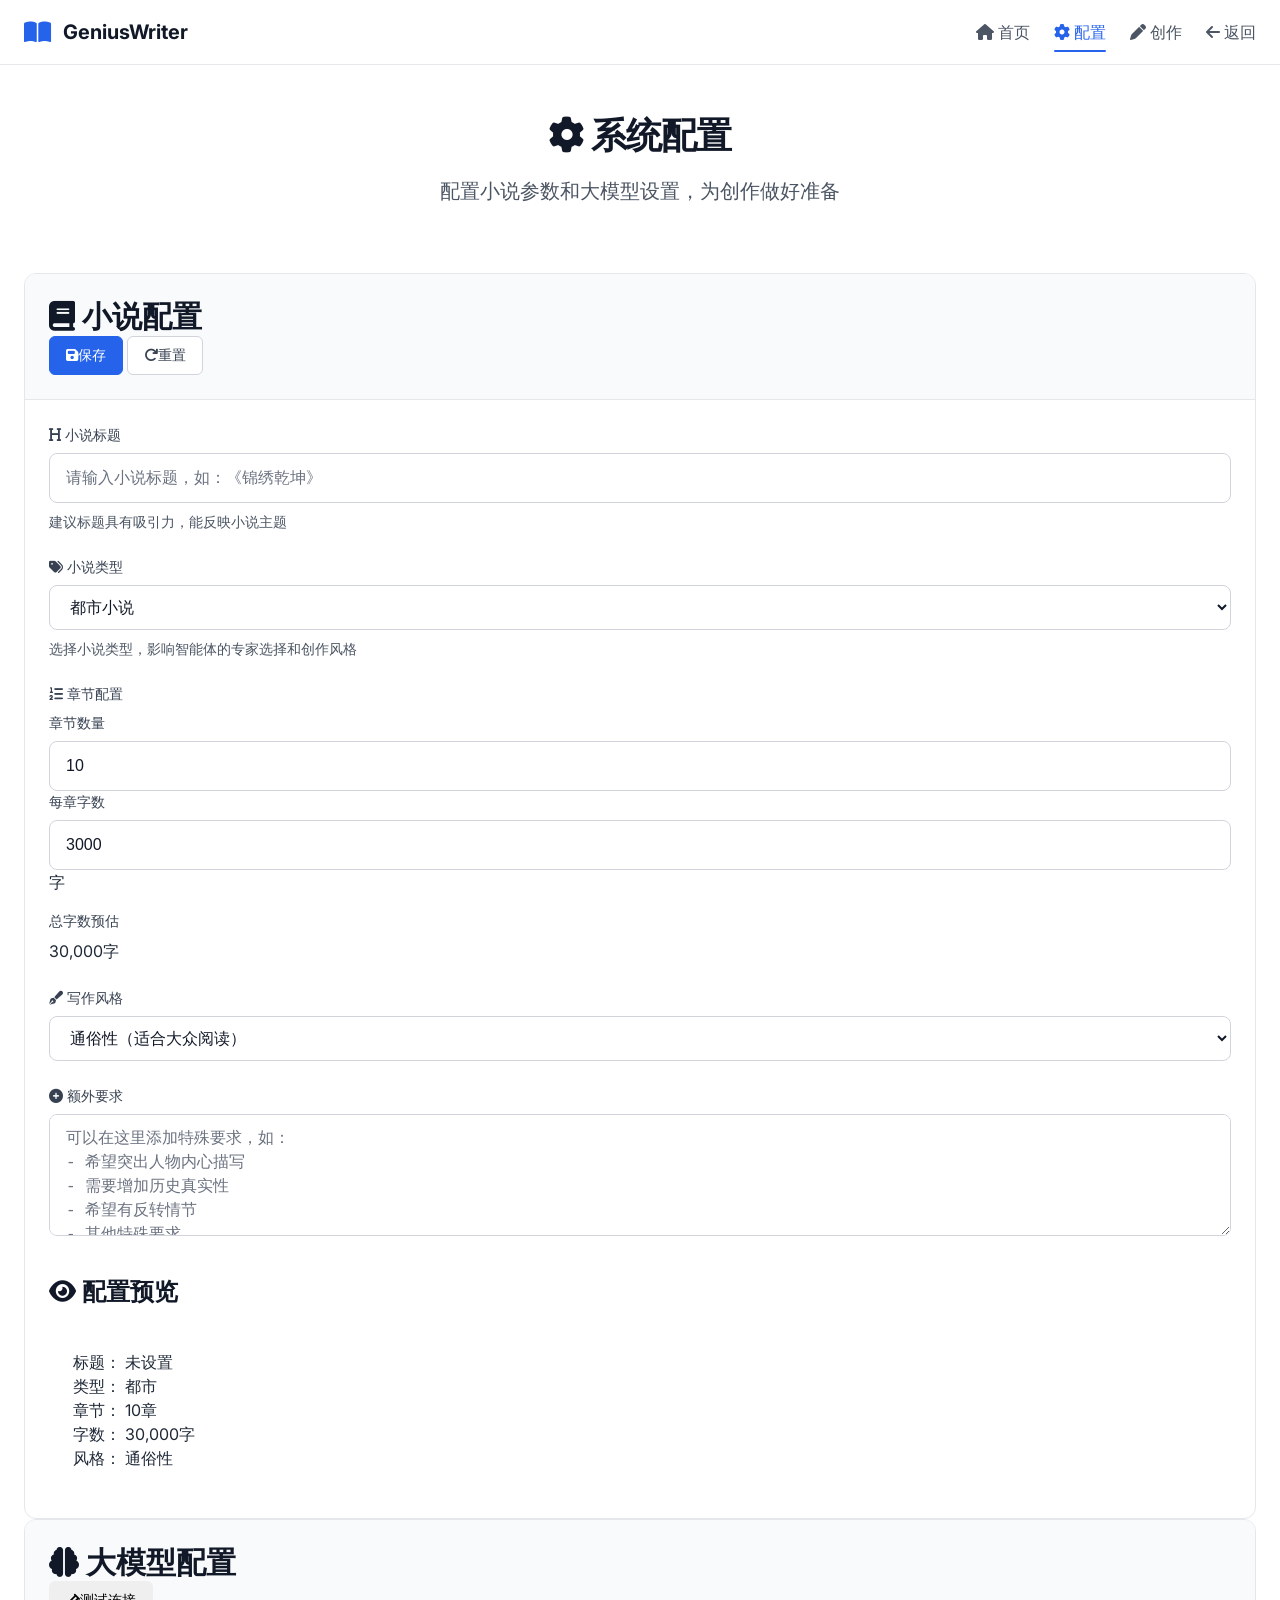
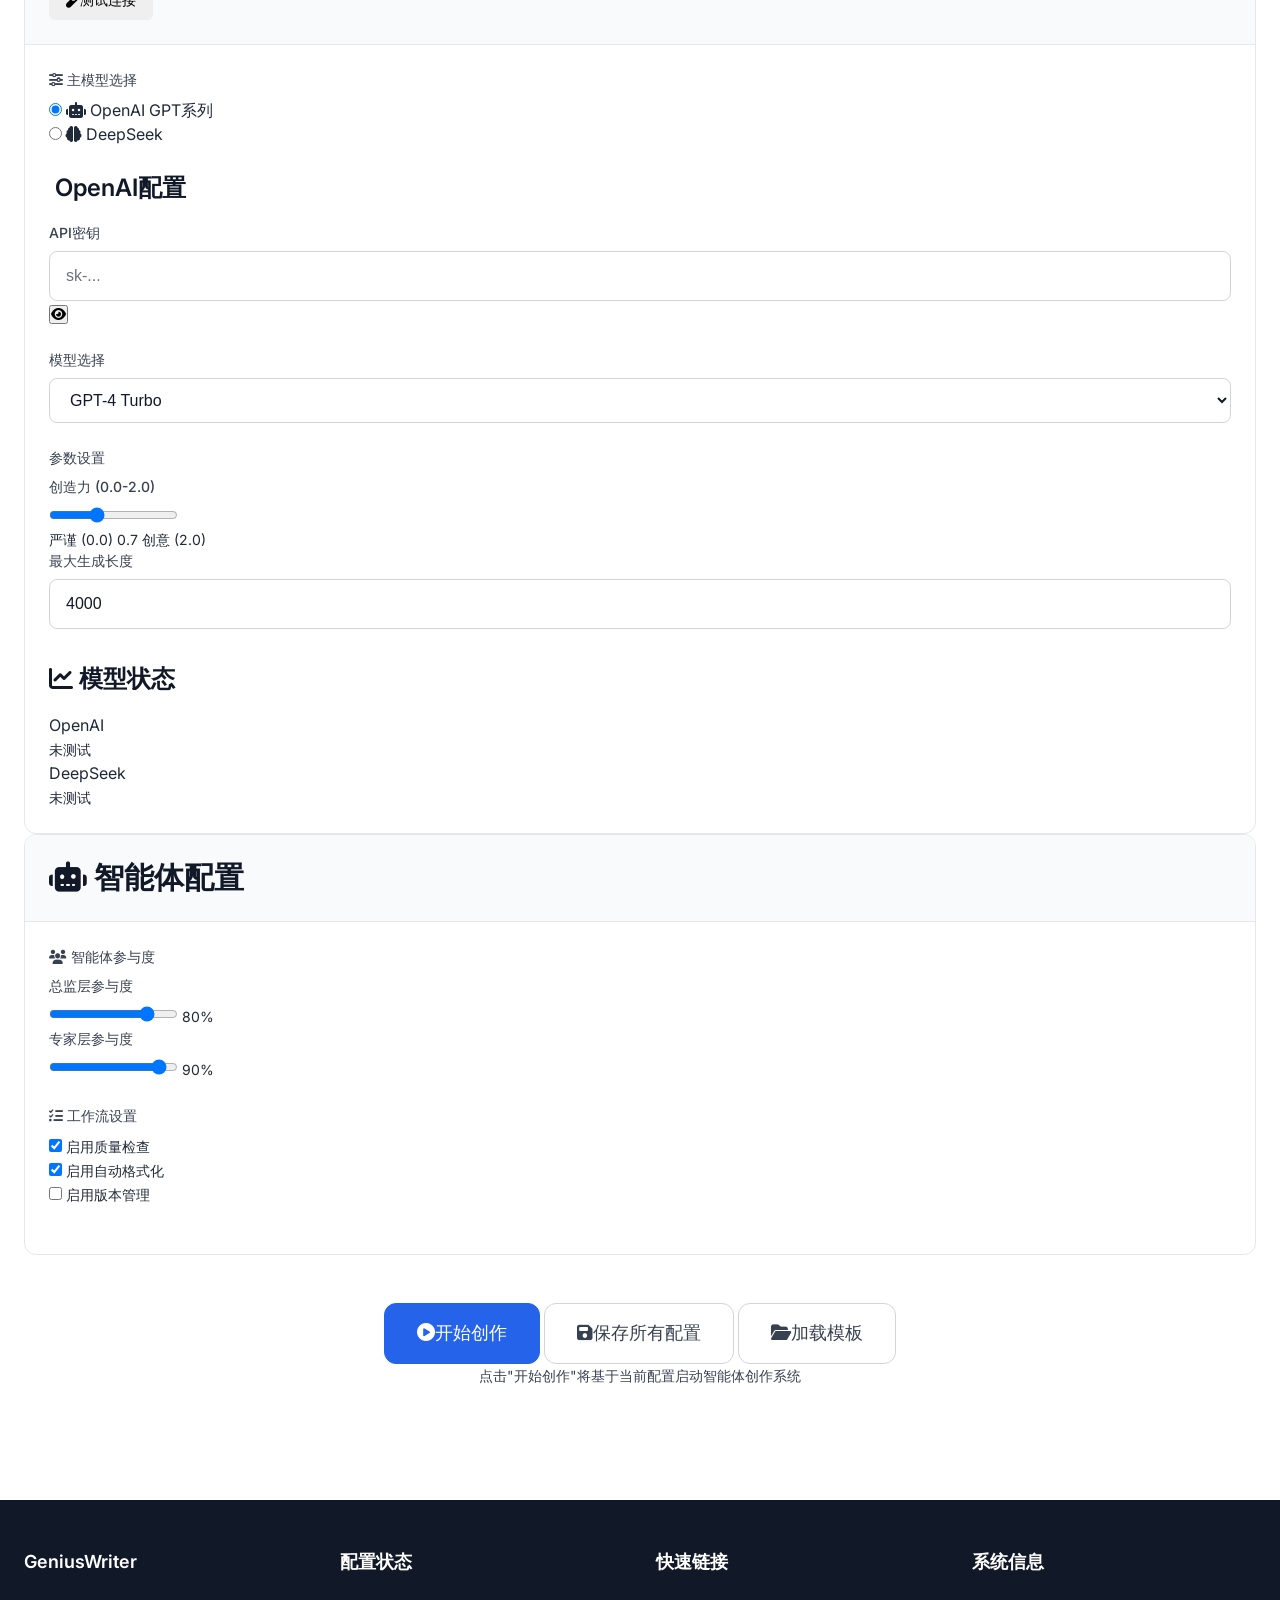
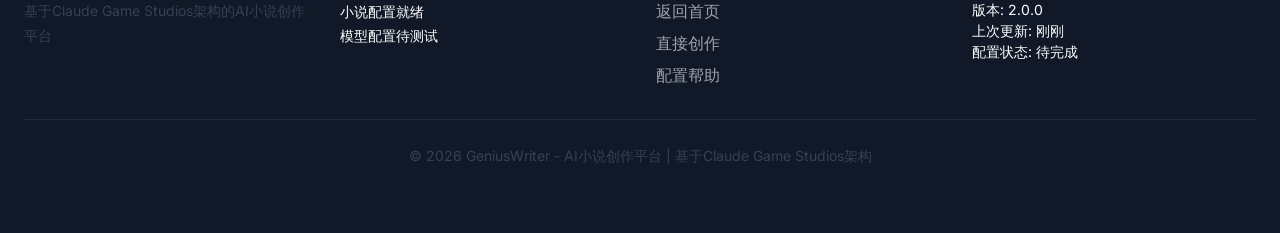
==== commit fea1be01: "feat: complete page layout redesign for config and writing pages 1. Config Page Redesign:    - Moder" ====
--- a/templates/config.html
+++ b/templates/config.html
@@ -9,292 +9,429 @@
     <link rel="preconnect" href="https://fonts.googleapis.com">
     <link rel="preconnect" href="https://fonts.gstatic.com" crossorigin>
     <link href="https://fonts.googleapis.com/css2?family=Inter:wght@400;500;600;700&display=swap" rel="stylesheet">
+    <script src="/static/js/config.js" defer></script>
 </head>
 <body>
-    <!-- 导航栏 -->
+    <!-- 导航栏 - 使用新CSS -->
     <nav class="navbar">
-        <div class="container">
-            <a href="/" class="logo">
-                <i class="fas fa-book-open"></i>
+        <div class="navbar-container">
+            <a href="/" class="navbar-logo">
+                <i class="fas fa-book-open navbar-logo-icon"></i>
                 <span>GeniusWriter</span>
             </a>
-            <div class="nav-links">
-                <a href="/"><i class="fas fa-home"></i> 首页</a>
-                <a href="/config" class="active"><i class="fas fa-cog"></i> 配置</a>
-                <a href="/writing"><i class="fas fa-pen"></i> 创作</a>
-                <a href="#" id="back-to-home"><i class="fas fa-arrow-left"></i> 返回首页</a>
+            <div class="navbar-nav">
+                <a href="/" class="nav-link">
+                    <i class="fas fa-home"></i>
+                    <span class="sm-hidden">首页</span>
+                </a>
+                <a href="/config" class="nav-link active">
+                    <i class="fas fa-cog"></i>
+                    <span class="sm-hidden">配置</span>
+                </a>
+                <a href="/writing" class="nav-link">
+                    <i class="fas fa-pen"></i>
+                    <span class="sm-hidden">创作</span>
+                </a>
+                <a href="#" id="back-to-home" class="nav-link">
+                    <i class="fas fa-arrow-left"></i>
+                    <span class="sm-hidden">返回</span>
+                </a>
             </div>
         </div>
     </nav>
 
-    <main class="container config-container">
-        <div class="config-header">
-            <h1><i class="fas fa-cog"></i> 系统配置</h1>
-            <p class="subtitle">配置小说参数和大模型设置，为创作做好准备</p>
-        </div>
-
-        <div class="config-grid">
-            <!-- 左侧：小说配置 -->
-            <div class="config-section">
-                <div class="section-header">
-                    <h2><i class="fas fa-book"></i> 小说配置</h2>
-                    <div class="section-actions">
-                        <button id="save-novel-config" class="btn btn-primary">
-                            <i class="fas fa-save"></i> 保存配置
-                        </button>
-                        <button id="reset-novel-config" class="btn btn-secondary">
-                            <i class="fas fa-redo"></i> 重置
-                        </button>
-                    </div>
-                </div>
-
-                <div class="config-form">
-                    <!-- 基本信息 -->
-                    <div class="form-group">
-                        <label for="novel-title"><i class="fas fa-heading"></i> 小说标题</label>
-                        <input type="text" id="novel-title" placeholder="请输入小说标题，如：《锦绣乾坤》">
-                        <small class="form-help">建议标题具有吸引力，能反映小说主题</small>
-                    </div>
-
-                    <!-- 小说类型 -->
-                    <div class="form-group">
-                        <label for="novel-genre"><i class="fas fa-tags"></i> 小说类型</label>
-                        <select id="novel-genre">
-                            <option value="历史">历史小说</option>
-                            <option value="科幻">科幻小说</option>
-                            <option value="奇幻">奇幻小说</option>
-                            <option value="都市" selected>都市小说</option>
-                            <option value="悬疑">悬疑小说</option>
-                            <option value="武侠">武侠小说</option>
-                            <option value="言情">言情小说</option>
-                            <option value="军事">军事小说</option>
-                            <option value="玄幻">玄幻小说</option>
-                            <option value="轻小说">轻小说</option>
-                        </select>
-                        <small class="form-help">选择小说类型，影响智能体的专家选择和创作风格</small>
-                    </div>
-
-                    <!-- 章节配置 -->
-                    <div class="form-group">
-                        <label><i class="fas fa-list-ol"></i> 章节配置</label>
-                        <div class="form-row">
-                            <div class="form-col">
-                                <label for="chapters-count">章节数量</label>
-                                <input type="number" id="chapters-count" value="10" min="1" max="100">
-                            </div>
-                            <div class="form-col">
-                                <label for="words-per-chapter">每章字数</label>
-                                <div class="input-with-unit">
-                                    <input type="number" id="words-per-chapter" value="3000" min="500" max="10000">
-                                    <span class="unit">字</span>
-                                </div>
-                            </div>
-                        </div>
-                        <div class="form-row">
-                            <div class="form-col">
-                                <label for="total-words">总字数预估</label>
-                                <div class="readonly-field" id="total-words">30,000字</div>
-                            </div>
-                        </div>
-                    </div>
-
-                    <!-- 写作风格 -->
-                    <div class="form-group">
-                        <label for="writing-style"><i class="fas fa-pen-fancy"></i> 写作风格</label>
-                        <select id="writing-style">
-                            <option value="文学性">文学性（偏传统文学）</option>
-                            <option value="通俗性" selected>通俗性（适合大众阅读）</option>
-                            <option value="网络文学">网络文学风格</option>
-                            <option value="传统文学">传统文学风格</option>
-                            <option value="轻小说风">轻小说风格</option>
-                        </select>
-                    </div>
-
-                    <!-- 额外要求 -->
-                    <div class="form-group">
-                        <label for="additional-info"><i class="fas fa-plus-circle"></i> 额外要求</label>
-                        <textarea id="additional-info" rows="3" placeholder="可以在这里添加特殊要求，如：
+    <!-- 主内容区域 -->
+    <main class="main-content">
+        <div class="container">
+            <!-- 页面标题区域 -->
+            <section class="section">
+                <div class="section-header text-center">
+                    <h1 class="section-title">
+                        <i class="fas fa-cog mr-2"></i>
+                        系统配置
+                    </h1>
+                    <p class="section-description">
+                        配置小说参数和大模型设置，为创作做好准备
+                    </p>
+                </div>
+            </section>
+
+            <!-- 配置网格布局 -->
+            <div class="grid grid-cols-1 lg:grid-cols-2 gap-8">
+                <!-- 左侧：小说配置 -->
+                <div class="space-y-6">
+                    <div class="card">
+                        <div class="card-header">
+                            <div class="flex items-center justify-between">
+                                <h3 class="mb-0">
+                                    <i class="fas fa-book mr-2"></i>
+                                    小说配置
+                                </h3>
+                                <div class="flex space-x-2">
+                                    <button id="save-novel-config" class="btn btn-primary btn-sm">
+                                        <i class="fas fa-save mr-1"></i>
+                                        保存
+                                    </button>
+                                    <button id="reset-novel-config" class="btn btn-secondary btn-sm">
+                                        <i class="fas fa-redo mr-1"></i>
+                                        重置
+                                    </button>
+                                </div>
+                            </div>
+                        </div>
+                        <div class="card-body">
+                            <!-- 小说配置表单 -->
+                            <form id="novel-config-form" class="space-y-6">
+                                <!-- 基本信息 -->
+                                <div class="form-group">
+                                    <label for="novel-title" class="form-label">
+                                        <i class="fas fa-heading mr-1"></i>
+                                        小说标题
+                                    </label>
+                                    <input type="text" id="novel-title" class="form-control" 
+                                           placeholder="请输入小说标题，如：《锦绣乾坤》" required>
+                                    <div class="form-text">建议标题具有吸引力，能反映小说主题</div>
+                                </div>
+
+                                <!-- 小说类型 -->
+                                <div class="form-group">
+                                    <label for="novel-genre" class="form-label">
+                                        <i class="fas fa-tags mr-1"></i>
+                                        小说类型
+                                    </label>
+                                    <select id="novel-genre" class="form-control" required>
+                                        <option value="历史">历史小说</option>
+                                        <option value="科幻">科幻小说</option>
+                                        <option value="奇幻">奇幻小说</option>
+                                        <option value="都市" selected>都市小说</option>
+                                        <option value="悬疑">悬疑小说</option>
+                                        <option value="武侠">武侠小说</option>
+                                        <option value="言情">言情小说</option>
+                                        <option value="军事">军事小说</option>
+                                        <option value="玄幻">玄幻小说</option>
+                                        <option value="轻小说">轻小说</option>
+                                    </select>
+                                    <div class="form-text">选择小说类型，影响智能体的专家选择和创作风格</div>
+                                </div>
+
+                                <!-- 章节配置 -->
+                                <div class="form-group">
+                                    <label class="form-label">
+                                        <i class="fas fa-list-ol mr-1"></i>
+                                        章节配置
+                                    </label>
+                                    <div class="grid grid-cols-1 md:grid-cols-2 gap-4">
+                                        <div>
+                                            <label for="chapters-count" class="form-label text-sm">章节数量</label>
+                                            <input type="number" id="chapters-count" class="form-control" 
+                                                   value="10" min="1" max="100" required>
+                                        </div>
+                                        <div>
+                                            <label for="words-per-chapter" class="form-label text-sm">每章字数</label>
+                                            <div class="relative">
+                                                <input type="number" id="words-per-chapter" class="form-control pr-12" 
+                                                       value="3000" min="500" max="10000" required>
+                                                <div class="absolute right-3 top-1/2 transform -translate-y-1/2 text-gray-500">
+                                                    字
+                                                </div>
+                                            </div>
+                                        </div>
+                                    </div>
+                                    <div class="mt-4">
+                                        <label class="form-label text-sm">总字数预估</label>
+                                        <div class="px-4 py-3 bg-gray-50 rounded-lg border border-gray-200 text-gray-700 font-medium" id="total-words">
+                                            30,000字
+                                        </div>
+                                    </div>
+                                </div>
+
+                                <!-- 写作风格 -->
+                                <div class="form-group">
+                                    <label for="writing-style" class="form-label">
+                                        <i class="fas fa-pen-fancy mr-1"></i>
+                                        写作风格
+                                    </label>
+                                    <select id="writing-style" class="form-control" required>
+                                        <option value="文学性">文学性（偏传统文学）</option>
+                                        <option value="通俗性" selected>通俗性（适合大众阅读）</option>
+                                        <option value="网络文学">网络文学风格</option>
+                                        <option value="传统文学">传统文学风格</option>
+                                        <option value="轻小说风">轻小说风格</option>
+                                    </select>
+                                </div>
+
+                                <!-- 额外要求 -->
+                                <div class="form-group">
+                                    <label for="additional-info" class="form-label">
+                                        <i class="fas fa-plus-circle mr-1"></i>
+                                        额外要求
+                                    </label>
+                                    <textarea id="additional-info" class="form-control" rows="4" 
+                                              placeholder="可以在这里添加特殊要求，如：
 - 希望突出人物内心描写
 - 需要增加历史真实性
 - 希望有反转情节
 - 其他特殊要求"></textarea>
-                    </div>
-
-                    <!-- 预览区域 -->
-                    <div class="preview-section">
-                        <h3><i class="fas fa-eye"></i> 配置预览</h3>
-                        <div class="preview-card">
-                            <div class="preview-content">
-                                <div><strong>标题：</strong><span id="preview-title">未设置</span></div>
-                                <div><strong>类型：</strong><span id="preview-genre">都市</span></div>
-                                <div><strong>章节：</strong><span id="preview-chapters">10章</span></div>
-                                <div><strong>字数：</strong><span id="preview-words">30,000字</span></div>
-                                <div><strong>风格：</strong><span id="preview-style">通俗性</span></div>
+                                </div>
+                            </form>
+
+                            <!-- 预览区域 -->
+                            <div class="mt-8 pt-6 border-t border-gray-200">
+                                <h4 class="flex items-center mb-4">
+                                    <i class="fas fa-eye mr-2"></i>
+                                    配置预览
+                                </h4>
+                                <div class="bg-gray-50 border border-gray-200 rounded-xl p-6">
+                                    <div class="grid grid-cols-1 md:grid-cols-2 gap-4">
+                                        <div class="space-y-2">
+                                            <div class="flex">
+                                                <span class="text-gray-600 w-24">标题：</span>
+                                                <span id="preview-title" class="font-medium">未设置</span>
+                                            </div>
+                                            <div class="flex">
+                                                <span class="text-gray-600 w-24">类型：</span>
+                                                <span id="preview-genre" class="font-medium">都市</span>
+                                            </div>
+                                        </div>
+                                        <div class="space-y-2">
+                                            <div class="flex">
+                                                <span class="text-gray-600 w-24">章节：</span>
+                                                <span id="preview-chapters" class="font-medium">10章</span>
+                                            </div>
+                                            <div class="flex">
+                                                <span class="text-gray-600 w-24">字数：</span>
+                                                <span id="preview-words" class="font-medium">30,000字</span>
+                                            </div>
+                                            <div class="flex">
+                                                <span class="text-gray-600 w-24">风格：</span>
+                                                <span id="preview-style" class="font-medium">通俗性</span>
+                                            </div>
+                                        </div>
+                                    </div>
+                                </div>
+                            </div>
+                        </div>
+                    </div>
+                </div>
+
+                <!-- 右侧：模型配置 -->
+                <div class="space-y-6">
+                    <div class="card">
+                        <div class="card-header">
+                            <div class="flex items-center justify-between">
+                                <h3 class="mb-0">
+                                    <i class="fas fa-brain mr-2"></i>
+                                    大模型配置
+                                </h3>
+                                <button id="test-models" class="btn btn-success btn-sm">
+                                    <i class="fas fa-vial mr-1"></i>
+                                    测试连接
+                                </button>
+                            </div>
+                        </div>
+                        <div class="card-body">
+                            <!-- 模型选择 -->
+                            <div class="form-group">
+                                <label class="form-label">
+                                    <i class="fas fa-sliders-h mr-1"></i>
+                                    主模型选择
+                                </label>
+                                <div class="space-y-3">
+                                    <div class="flex items-center">
+                                        <input type="radio" id="model-openai" name="primary-model" value="openai" class="mr-2" checked>
+                                        <label for="model-openai" class="flex items-center">
+                                            <i class="fas fa-robot text-blue-500 mr-2"></i>
+                                            <span>OpenAI GPT系列</span>
+                                        </label>
+                                    </div>
+                                    <div class="flex items-center">
+                                        <input type="radio" id="model-deepseek" name="primary-model" value="deepseek" class="mr-2">
+                                        <label for="model-deepseek" class="flex items-center">
+                                            <i class="fas fa-brain text-purple-500 mr-2"></i>
+                                            <span>DeepSeek</span>
+                                        </label>
+                                    </div>
+                                </div>
+                            </div>
+
+                            <!-- API密钥配置 -->
+                            <div class="space-y-6">
+                                <!-- OpenAI配置 -->
+                                <div id="openai-config" class="model-config">
+                                    <h4 class="flex items-center mb-4">
+                                        <i class="fab fa-openai mr-2 text-blue-500"></i>
+                                        OpenAI配置
+                                    </h4>
+                                    <div class="form-group">
+                                        <label for="openai-key" class="form-label">API密钥</label>
+                                        <div class="relative">
+                                            <input type="password" id="openai-key" class="form-control pr-10" 
+                                                   placeholder="sk-...">
+                                            <button type="button" class="absolute right-3 top-1/2 transform -translate-y-1/2 text-gray-500 hover:text-gray-700" id="toggle-openai-key">
+                                                <i class="fas fa-eye"></i>
+                                            </button>
+                                        </div>
+                                    </div>
+                                    <div class="form-group">
+                                        <label for="openai-model" class="form-label">模型选择</label>
+                                        <select id="openai-model" class="form-control">
+                                            <option value="gpt-4">GPT-4</option>
+                                            <option value="gpt-4-turbo" selected>GPT-4 Turbo</option>
+                                            <option value="gpt-3.5-turbo">GPT-3.5 Turbo</option>
+                                            <option value="gpt-3.5-turbo-16k">GPT-3.5 Turbo 16K</option>
+                                        </select>
+                                    </div>
+                                    <div class="form-group">
+                                        <label class="form-label">参数设置</label>
+                                        <div class="grid grid-cols-1 md:grid-cols-2 gap-4">
+                                            <div>
+                                                <label for="temperature" class="form-label text-sm">创造力 (0.0-2.0)</label>
+                                                <input type="range" id="temperature" class="w-full" min="0" max="20" value="7">
+                                                <div class="flex justify-between text-sm text-gray-500">
+                                                    <span>严谨 (0.0)</span>
+                                                    <span id="temp-value">0.7</span>
+                                                    <span>创意 (2.0)</span>
+                                                </div>
+                                            </div>
+                                            <div>
+                                                <label for="max-tokens" class="form-label text-sm">最大生成长度</label>
+                                                <input type="number" id="max-tokens" class="form-control" value="4000" min="100" max="16000">
+                                            </div>
+                                        </div>
+                                    </div>
+                                </div>
+
+                                <!-- DeepSeek配置 -->
+                                <div id="deepseek-config" class="model-config" style="display: none;">
+                                    <h4 class="flex items-center mb-4">
+                                        <i class="fas fa-brain mr-2 text-purple-500"></i>
+                                        DeepSeek配置
+                                    </h4>
+                                    <div class="form-group">
+                                        <label for="deepseek-key" class="form-label">API密钥</label>
+                                        <div class="relative">
+                                            <input type="password" id="deepseek-key" class="form-control pr-10" 
+                                                   placeholder="sk-...">
+                                            <button type="button" class="absolute right-3 top-1/2 transform -translate-y-1/2 text-gray-500 hover:text-gray-700" id="toggle-deepseek-key">
+                                                <i class="fas fa-eye"></i>
+                                            </button>
+                                        </div>
+                                    </div>
+                                    <div class="form-group">
+                                        <label for="deepseek-model" class="form-label">模型选择</label>
+                                        <select id="deepseek-model" class="form-control">
+                                            <option value="deepseek-chat" selected>DeepSeek Chat</option>
+                                            <option value="deepseek-coder">DeepSeek Coder</option>
+                                        </select>
+                                    </div>
+                                </div>
+                            </div>
+
+                            <!-- 模型状态 -->
+                            <div class="mt-8 pt-6 border-t border-gray-200">
+                                <h4 class="flex items-center mb-4">
+                                    <i class="fas fa-chart-line mr-2"></i>
+                                    模型状态
+                                </h4>
+                                <div class="space-y-3">
+                                    <div class="flex items-center justify-between">
+                                        <div class="flex items-center">
+                                            <div class="w-3 h-3 rounded-full bg-green-500 mr-2"></div>
+                                            <span>OpenAI</span>
+                                        </div>
+                                        <span id="openai-status" class="text-sm text-gray-600">未测试</span>
+                                    </div>
+                                    <div class="flex items-center justify-between">
+                                        <div class="flex items-center">
+                                            <div class="w-3 h-3 rounded-full bg-yellow-500 mr-2"></div>
+                                            <span>DeepSeek</span>
+                                        </div>
+                                        <span id="deepseek-status" class="text-sm text-gray-600">未测试</span>
+                                    </div>
+                                </div>
+                            </div>
+                        </div>
+                    </div>
+
+                    <!-- 智能体配置 -->
+                    <div class="card">
+                        <div class="card-header">
+                            <h3 class="mb-0">
+                                <i class="fas fa-robot mr-2"></i>
+                                智能体配置
+                            </h3>
+                        </div>
+                        <div class="card-body">
+                            <div class="form-group">
+                                <label class="form-label">
+                                    <i class="fas fa-users mr-1"></i>
+                                    智能体参与度
+                                </label>
+                                <div class="space-y-4">
+                                    <div>
+                                        <label for="tier1-involvement" class="form-label text-sm">总监层参与度</label>
+                                        <div class="flex items-center space-x-2">
+                                            <input type="range" id="tier1-involvement" class="flex-1" min="0" max="10" value="8">
+                                            <span id="tier1-value" class="text-sm font-medium w-12">80%</span>
+                                        </div>
+                                    </div>
+                                    <div>
+                                        <label for="tier3-involvement" class="form-label text-sm">专家层参与度</label>
+                                        <div class="flex items-center space-x-2">
+                                            <input type="range" id="tier3-involvement" class="flex-1" min="0" max="10" value="9">
+                                            <span id="tier3-value" class="text-sm font-medium w-12">90%</span>
+                                        </div>
+                                    </div>
+                                </div>
+                            </div>
+
+                            <div class="form-group">
+                                <label class="form-label">
+                                    <i class="fas fa-tasks mr-1"></i>
+                                    工作流设置
+                                </label>
+                                <div class="space-y-2">
+                                    <div class="flex items-center">
+                                        <input type="checkbox" id="enable-quality-check" class="mr-2" checked>
+                                        <label for="enable-quality-check" class="text-sm">启用质量检查</label>
+                                    </div>
+                                    <div class="flex items-center">
+                                        <input type="checkbox" id="enable-auto-format" class="mr-2" checked>
+                                        <label for="enable-auto-format" class="text-sm">启用自动格式化</label>
+                                    </div>
+                                    <div class="flex items-center">
+                                        <input type="checkbox" id="enable-versioning" class="mr-2">
+                                        <label for="enable-versioning" class="text-sm">启用版本管理</label>
+                                    </div>
+                                </div>
                             </div>
                         </div>
                     </div>
                 </div>
             </div>
 
-            <!-- 右侧：模型配置 -->
-            <div class="config-section">
-                <div class="section-header">
-                    <h2><i class="fas fa-brain"></i> 大模型配置</h2>
-                    <div class="section-actions">
-                        <button id="test-models" class="btn btn-success">
-                            <i class="fas fa-vial"></i> 测试连接
+            <!-- 操作按钮区域 -->
+            <section class="section mt-12">
+                <div class="text-center space-y-4">
+                    <div class="flex justify-center space-x-4">
+                        <button id="start-creation" class="btn btn-primary btn-lg">
+                            <i class="fas fa-play-circle mr-2"></i>
+                            开始创作
                         </button>
-                    </div>
-                </div>
-
-                <!-- 模型选择 -->
-                <div class="form-group">
-                    <label><i class="fas fa-robot"></i> 选择模型</label>
-                    <div class="model-selection" id="model-selection">
-                        <!-- 通过JS动态加载可用模型 -->
-                    </div>
-                    <div class="model-status" id="model-status">
-                        正在加载模型信息...
-                    </div>
-                </div>
-
-                <!-- 模型参数 -->
-                <div class="form-group">
-                    <label><i class="fas fa-sliders-h"></i> 模型参数</label>
-                    
-                    <div class="param-slider">
-                        <label for="temperature">创造性 (温度)</label>
-                        <div class="slider-container">
-                            <input type="range" id="temperature" min="0.1" max="1.0" step="0.1" value="0.7">
-                            <span class="slider-value" id="temperature-value">0.7</span>
-                        </div>
-                        <small class="form-help">值越高越有创造性，值越低越保守</small>
-                    </div>
-
-                    <div class="param-slider">
-                        <label for="max-tokens">最大生成长度</label>
-                        <div class="slider-container">
-                            <input type="range" id="max-tokens" min="500" max="8000" step="500" value="4000">
-                            <span class="slider-value" id="max-tokens-value">4,000 tokens</span>
-                        </div>
-                        <small class="form-help">控制每次生成的最大长度</small>
-                    </div>
-                </div>
-
-                <!-- API密钥配置 -->
-                <div class="form-group">
-                    <label><i class="fas fa-key"></i> API密钥配置</label>
-                    <div class="api-keys">
-                        <div class="api-key-item">
-                            <label for="openai-key">OpenAI API密钥</label>
-                            <div class="input-with-action">
-                                <input type="password" id="openai-key" placeholder="sk-...">
-                                <button class="btn-icon" data-action="toggle-visibility" data-target="openai-key">
-                                    <i class="fas fa-eye"></i>
-                                </button>
-                            </div>
-                            <div class="api-key-status">
-                                <span class="status-indicator unknown" id="openai-status"></span>
-                                <span id="openai-status-text">未验证</span>
-                            </div>
-                        </div>
-                        
-                        <div class="api-key-item">
-                            <label for="deepseek-key">DeepSeek API密钥</label>
-                            <div class="input-with-action">
-                                <input type="password" id="deepseek-key" placeholder="sk-...">
-                                <button class="btn-icon" data-action="toggle-visibility" data-target="deepseek-key">
-                                    <i class="fas fa-eye"></i>
-                                </button>
-                            </div>
-                            <div class="api-key-status">
-                                <span class="status-indicator unknown" id="deepseek-status"></span>
-                                <span id="deepseek-status-text">未验证</span>
-                            </div>
-                        </div>
-                    </div>
-                </div>
-
-                <!-- 智能体配置 -->
-                <div class="form-group">
-                    <label><i class="fas fa-users"></i> 智能体配置</label>
-                    <div class="agent-config">
-                        <div class="agent-tier-config">
-                            <h4><i class="fas fa-crown"></i> 总监层参与度</h4>
-                            <div class="slider-container">
-                                <input type="range" id="tier1-involvement" min="0" max="100" value="100">
-                                <span class="slider-value" id="tier1-value">100%</span>
-                            </div>
-                            <small class="form-help">控制创意总监、文学总监的参与程度</small>
-                        </div>
-                        
-                        <div class="agent-tier-config">
-                            <h4><i class="fas fa-user-tie"></i> 专家层参与度</h4>
-                            <div class="slider-container">
-                                <input type="range" id="tier3-involvement" min="0" max="100" value="80">
-                                <span class="slider-value" id="tier3-value">80%</span>
-                            </div>
-                            <small class="form-help">控制各类型专家的参与程度</small>
-                        </div>
-                    </div>
-                </div>
-
-                <!-- 保存和开始按钮 -->
-                <div class="action-buttons">
-                    <button id="save-all-config" class="btn btn-primary btn-large">
-                        <i class="fas fa-save"></i> 保存所有配置
-                    </button>
-                    <button id="start-creation" class="btn btn-success btn-large">
-                        <i class="fas fa-play"></i> 开始创作
-                    </button>
-                </div>
-
-                <!-- 配置状态 -->
-                <div class="config-status">
-                    <h3><i class="fas fa-info-circle"></i> 配置状态</h3>
-                    <div class="status-list">
-                        <div class="status-item">
-                            <span class="status-dot unknown"></span>
-                            <span>小说配置：未保存</span>
-                        </div>
-                        <div class="status-item">
-                            <span class="status-dot unknown"></span>
-                            <span>模型连接：未测试</span>
-                        </div>
-                        <div class="status-item">
-                            <span class="status-dot unknown"></span>
-                            <span>智能体系统：未初始化</span>
-                        </div>
-                    </div>
-                </div>
-            </div>
-        </div>
-
-        <!-- 配置说明 -->
-        <div class="config-help">
-            <h3><i class="fas fa-question-circle"></i> 配置说明</h3>
-            <div class="help-content">
-                <div class="help-item">
-                    <h4>小说配置建议</h4>
-                    <ul>
-                        <li><strong>章节数量</strong>：建议10-30章，过长的小说可能需要分段创作</li>
-                        <li><strong>每章字数</strong>：网络小说建议2000-3000字，传统文学建议3000-5000字</li>
-                        <li><strong>写作风格</strong>：根据目标读者选择合适的风格</li>
-                    </ul>
-                </div>
-                <div class="help-item">
-                    <h4>模型配置建议</h4>
-                    <ul>
-                        <li><strong>创造性</strong>：历史小说建议0.6-0.8，科幻小说建议0.7-0.9</li>
-                        <li><strong>最大长度</strong>：章节创作建议4000-6000 tokens</li>
-                        <li><strong>模型选择</strong>：大纲生成建议使用GPT-4，章节创作可以使用DeepSeek</li>
-                    </ul>
-                </div>
-                <div class="help-item">
-                    <h4>智能体协调</h4>
-                    <p>系统采用三级代理架构，不同层级的代理负责不同任务。总监层负责整体规划，部门主管层负责具体设计，专家层负责专业内容创作。</p>
-                </div>
-            </div>
+                        <button id="save-all-config" class="btn btn-secondary btn-lg">
+                            <i class="fas fa-save mr-2"></i>
+                            保存所有配置
+                        </button>
+                        <button id="load-template" class="btn btn-secondary btn-lg">
+                            <i class="fas fa-folder-open mr-2"></i>
+                            加载模板
+                        </button>
+                    </div>
+                    <p class="text-gray-600 text-sm">
+                        点击"开始创作"将基于当前配置启动智能体创作系统
+                    </p>
+                </div>
+            </section>
         </div>
     </main>
 
@@ -303,28 +440,53 @@
         <div class="container">
             <div class="footer-content">
                 <div class="footer-section">
-                    <h4><i class="fas fa-book-open"></i> GeniusWriter</h4>
-                    <p>基于Claude Game Studios架构的AI小说创作平台</p>
-                </div>
+                    <h4 class="footer-title">
+                        GeniusWriter
+                    </h4>
+                    <p class="text-sm">
+                        基于Claude Game Studios架构的AI小说创作平台
+                    </p>
+                </div>
+                
                 <div class="footer-section">
-                    <h4>当前配置</h4>
-                    <div id="current-config-summary">
-                        未保存配置
-                    </div>
-                </div>
+                    <h4 class="footer-title">配置状态</h4>
+                    <div class="space-y-2">
+                        <div class="flex items-center">
+                            <div class="w-2 h-2 rounded-full bg-green-500 mr-2"></div>
+                            <span class="text-sm">小说配置就绪</span>
+                        </div>
+                        <div class="flex items-center">
+                            <div class="w-2 h-2 rounded-full bg-yellow-500 mr-2"></div>
+                            <span class="text-sm">模型配置待测试</span>
+                        </div>
+                    </div>
+                </div>
+                
                 <div class="footer-section">
-                    <h4>系统状态</h4>
-                    <div class="status-indicator">
-                        <span class="status-dot active"></span>
-                        <span>配置模式</span>
-                    </div>
-                </div>
+                    <h4 class="footer-title">快速链接</h4>
+                    <ul class="footer-links">
+                        <li><a href="/" class="footer-link">返回首页</a></li>
+                        <li><a href="/writing" class="footer-link">直接创作</a></li>
+                        <li><a href="#" id="help-config" class="footer-link">配置帮助</a></li>
+                    </ul>
+                </div>
+                
+                <div class="footer-section">
+                    <h4 class="footer-title">系统信息</h4>
+                    <div class="text-sm text-gray-400 space-y-1">
+                        <div>版本: 2.0.0</div>
+                        <div>上次更新: 刚刚</div>
+                        <div id="config-status">配置状态: 待完成</div>
+                    </div>
+                </div>
+            </div>
+            
+            <div class="footer-bottom">
+                <p class="text-sm">
+                    &copy; 2026 GeniusWriter - AI小说创作平台 | 基于Claude Game Studios架构
+                </p>
             </div>
         </div>
     </footer>
-
-    <!-- JavaScript -->
-    <script src="/static/js/app.js"></script>
-    <script src="/static/js/config.js"></script>
 </body>
 </html>
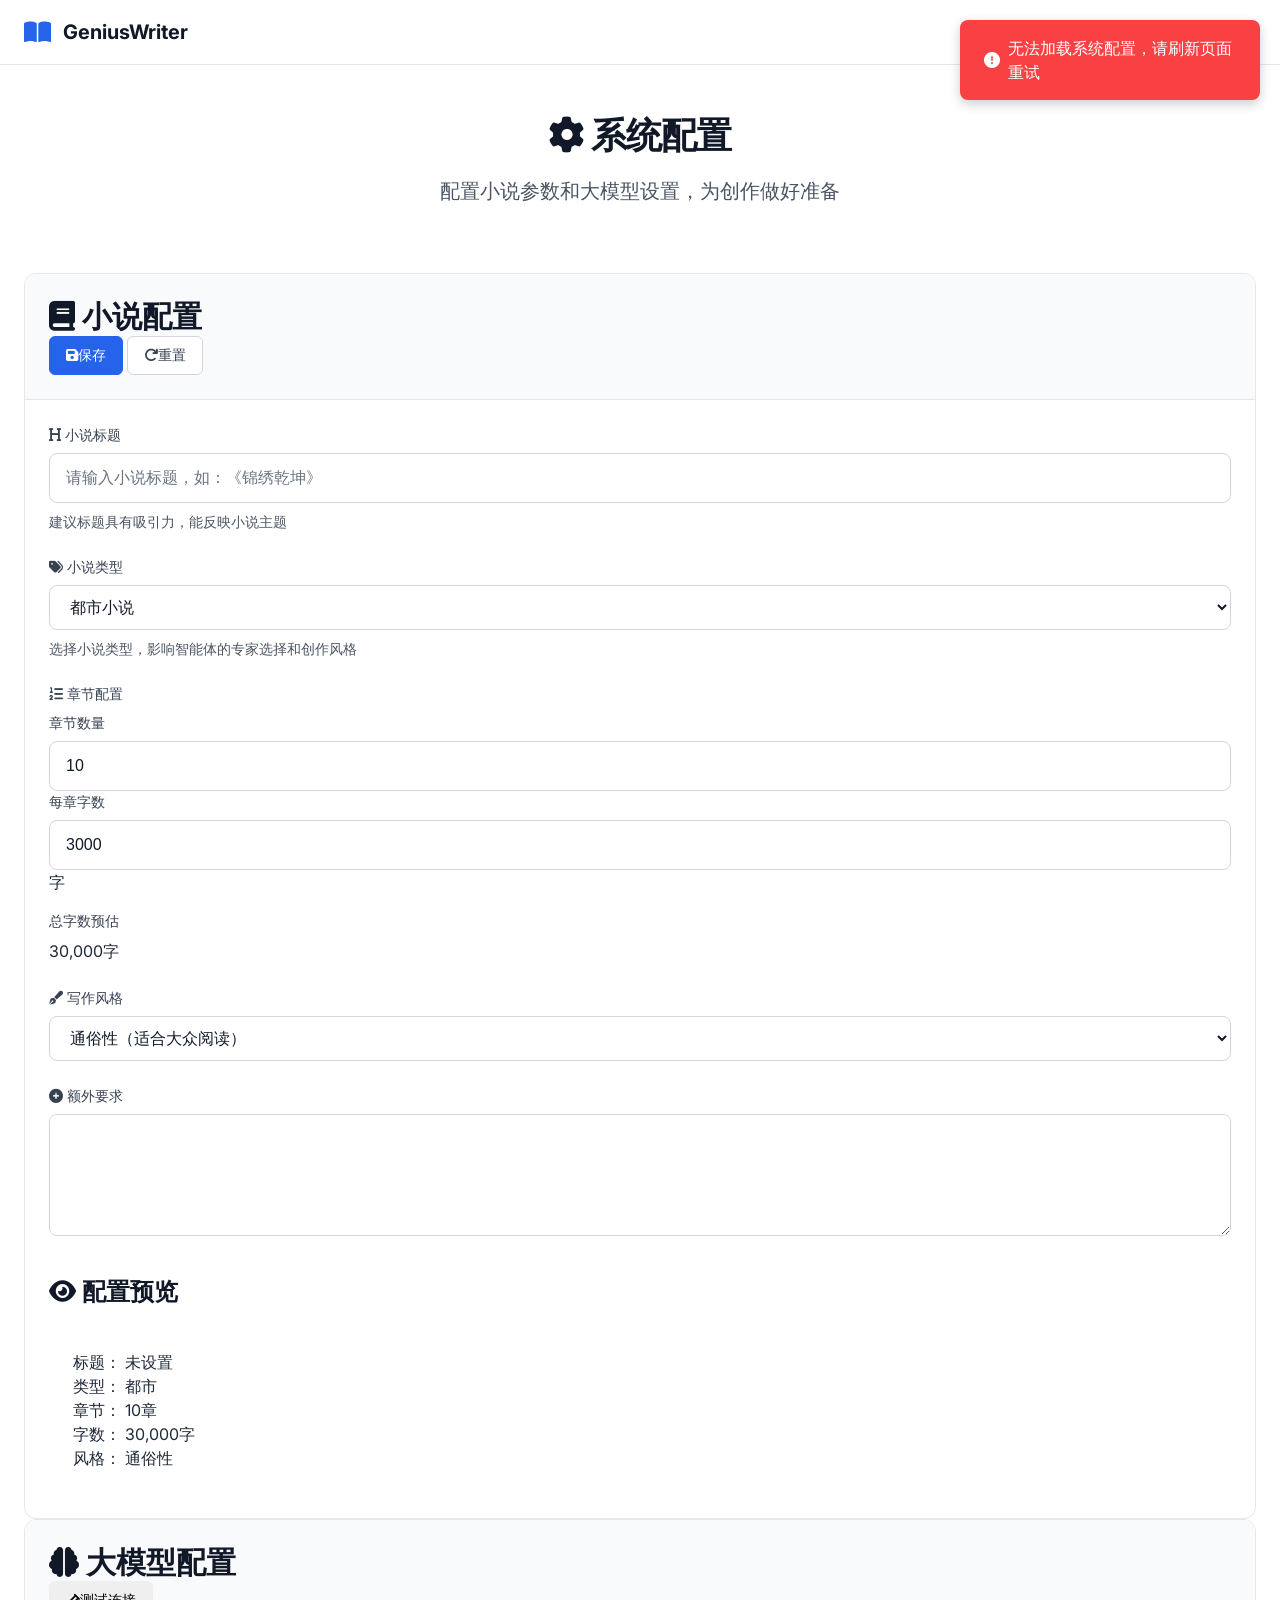
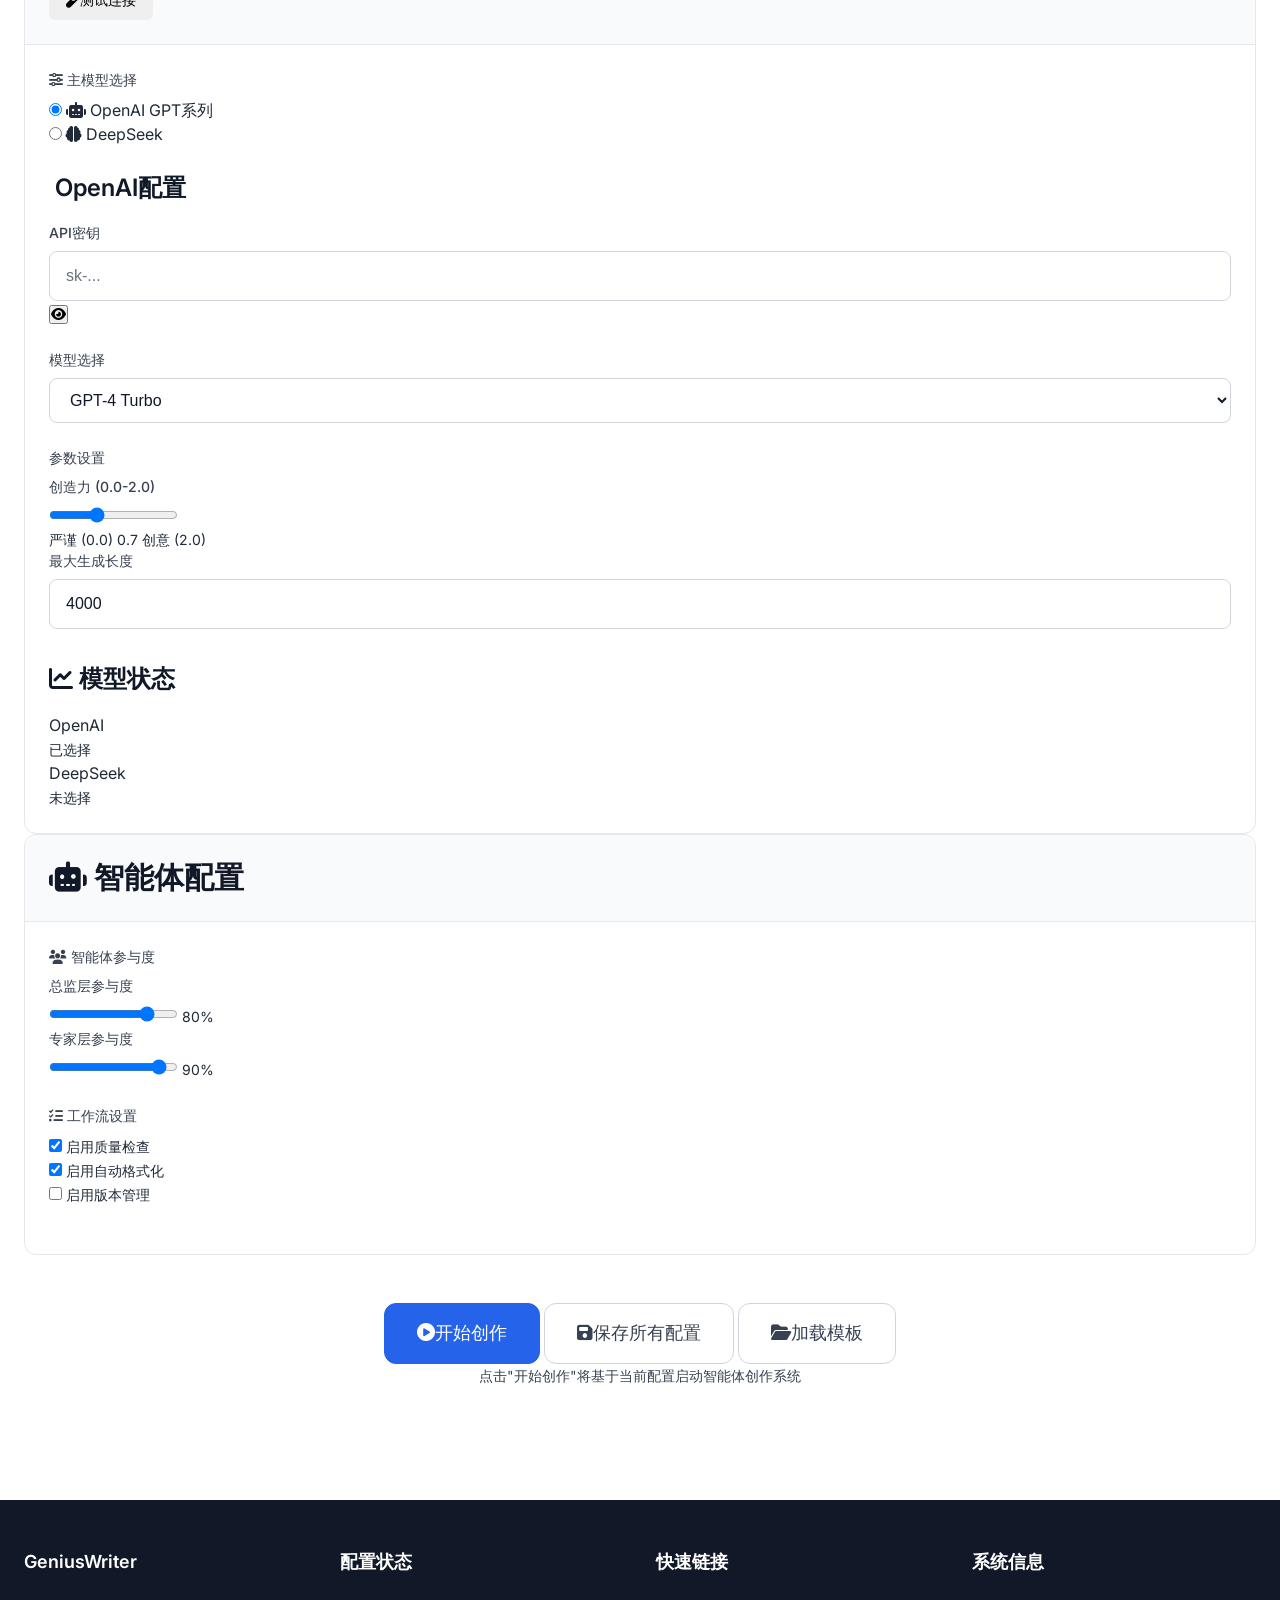
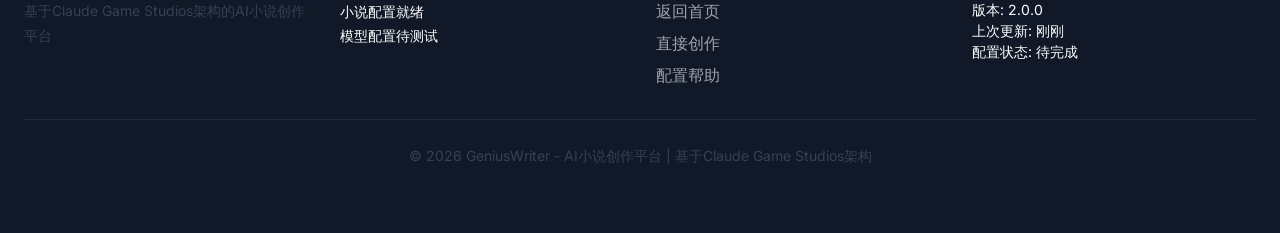
==== commit 9e024b56: "feat: 同步修复后的代码 - 更新app.py：添加重新生成大纲API，修复DeepSeek客户端初始化 - 更新database.py：数据库功能增强 - 添加HuggingFace客户端支持 " ====
--- a/templates/config.html
+++ b/templates/config.html
@@ -9,6 +9,7 @@
     <link rel="preconnect" href="https://fonts.googleapis.com">
     <link rel="preconnect" href="https://fonts.gstatic.com" crossorigin>
     <link href="https://fonts.googleapis.com/css2?family=Inter:wght@400;500;600;700&display=swap" rel="stylesheet">
+    <script src="/static/js/app.js" defer></script>
     <script src="/static/js/config.js" defer></script>
 </head>
 <body>
